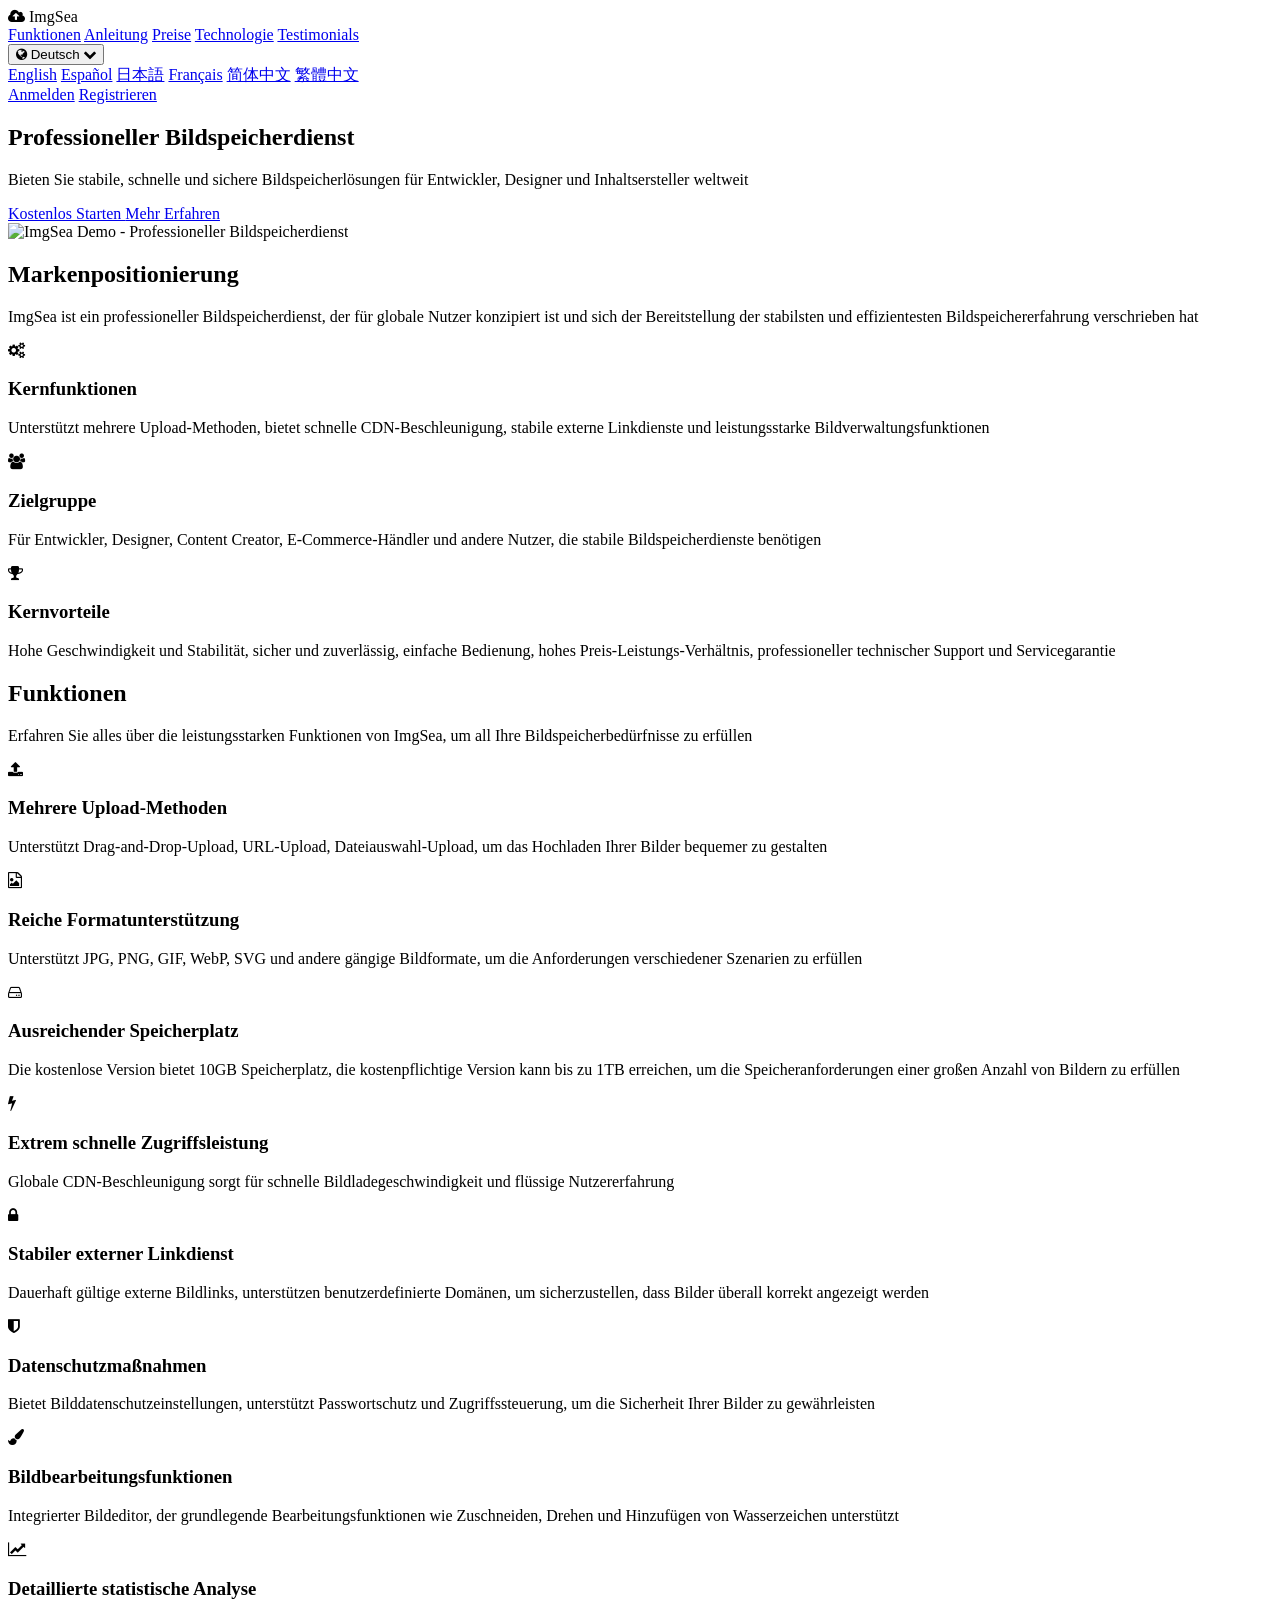
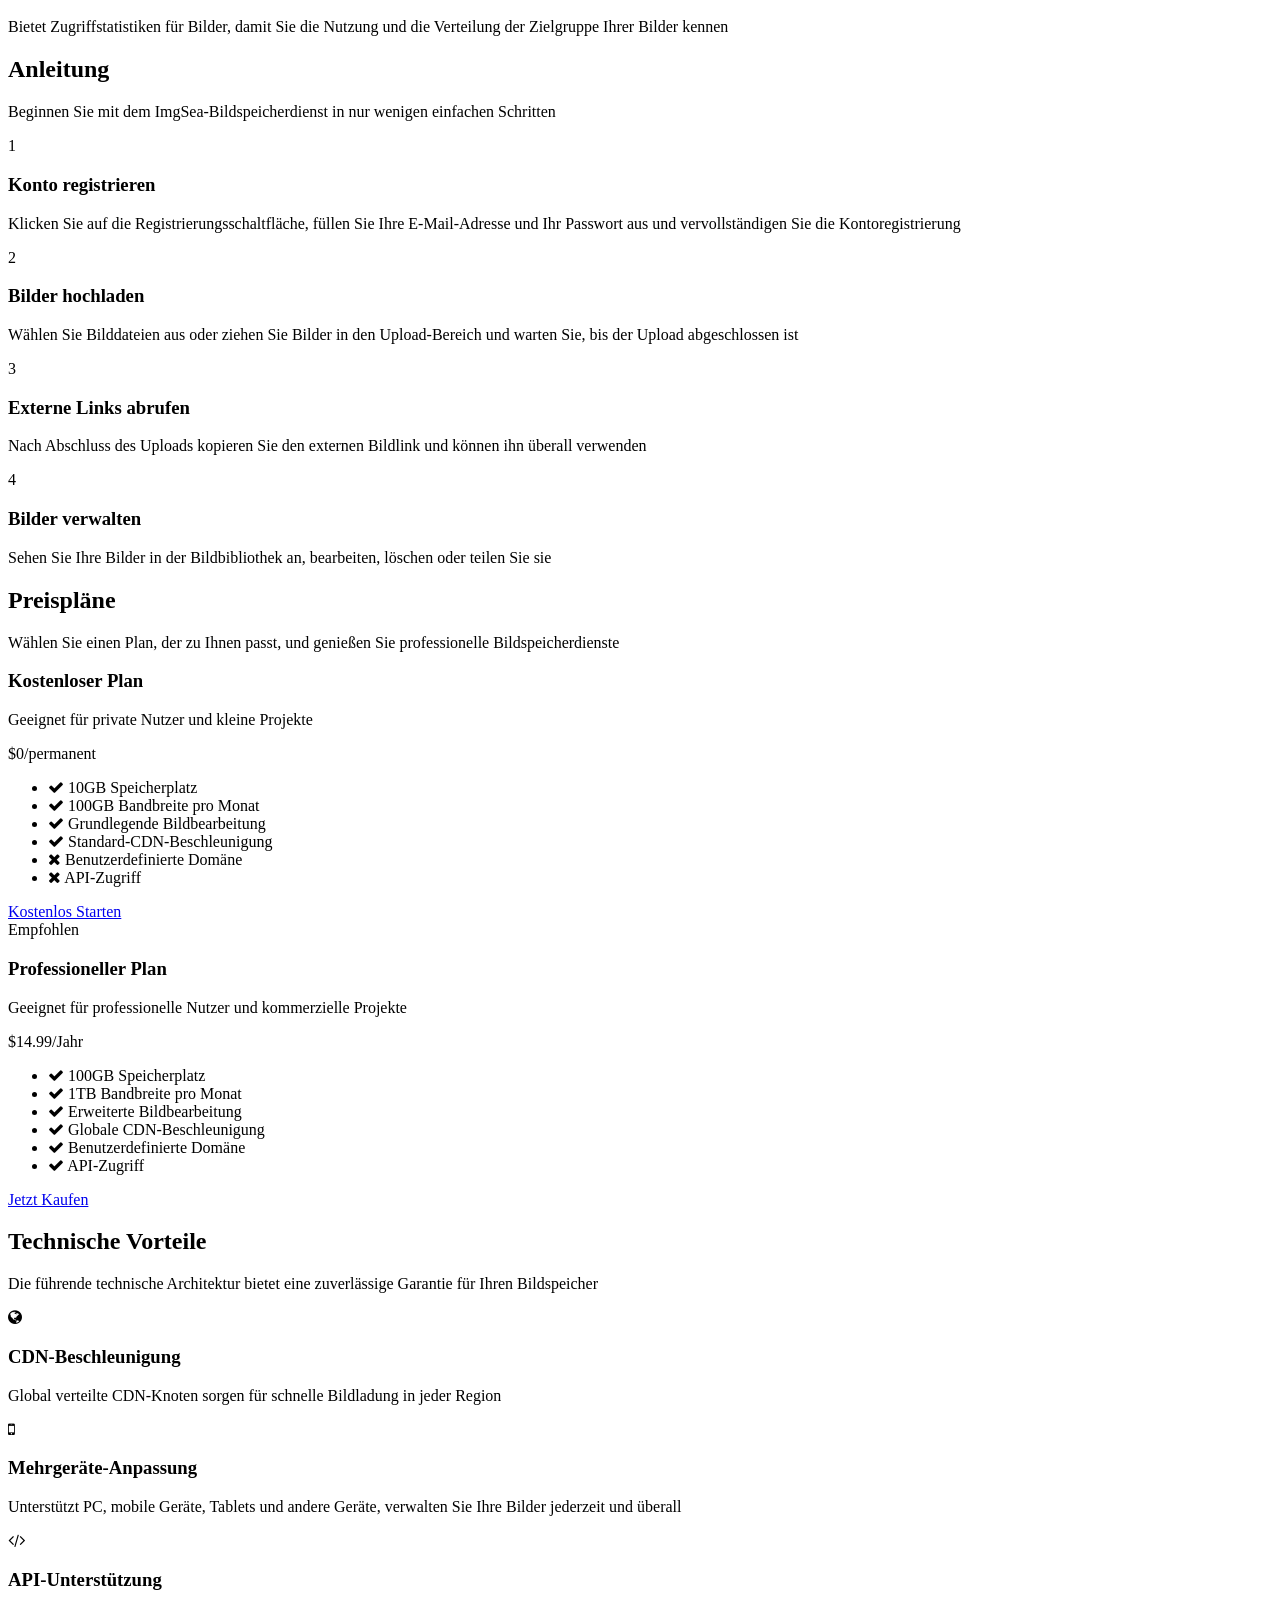
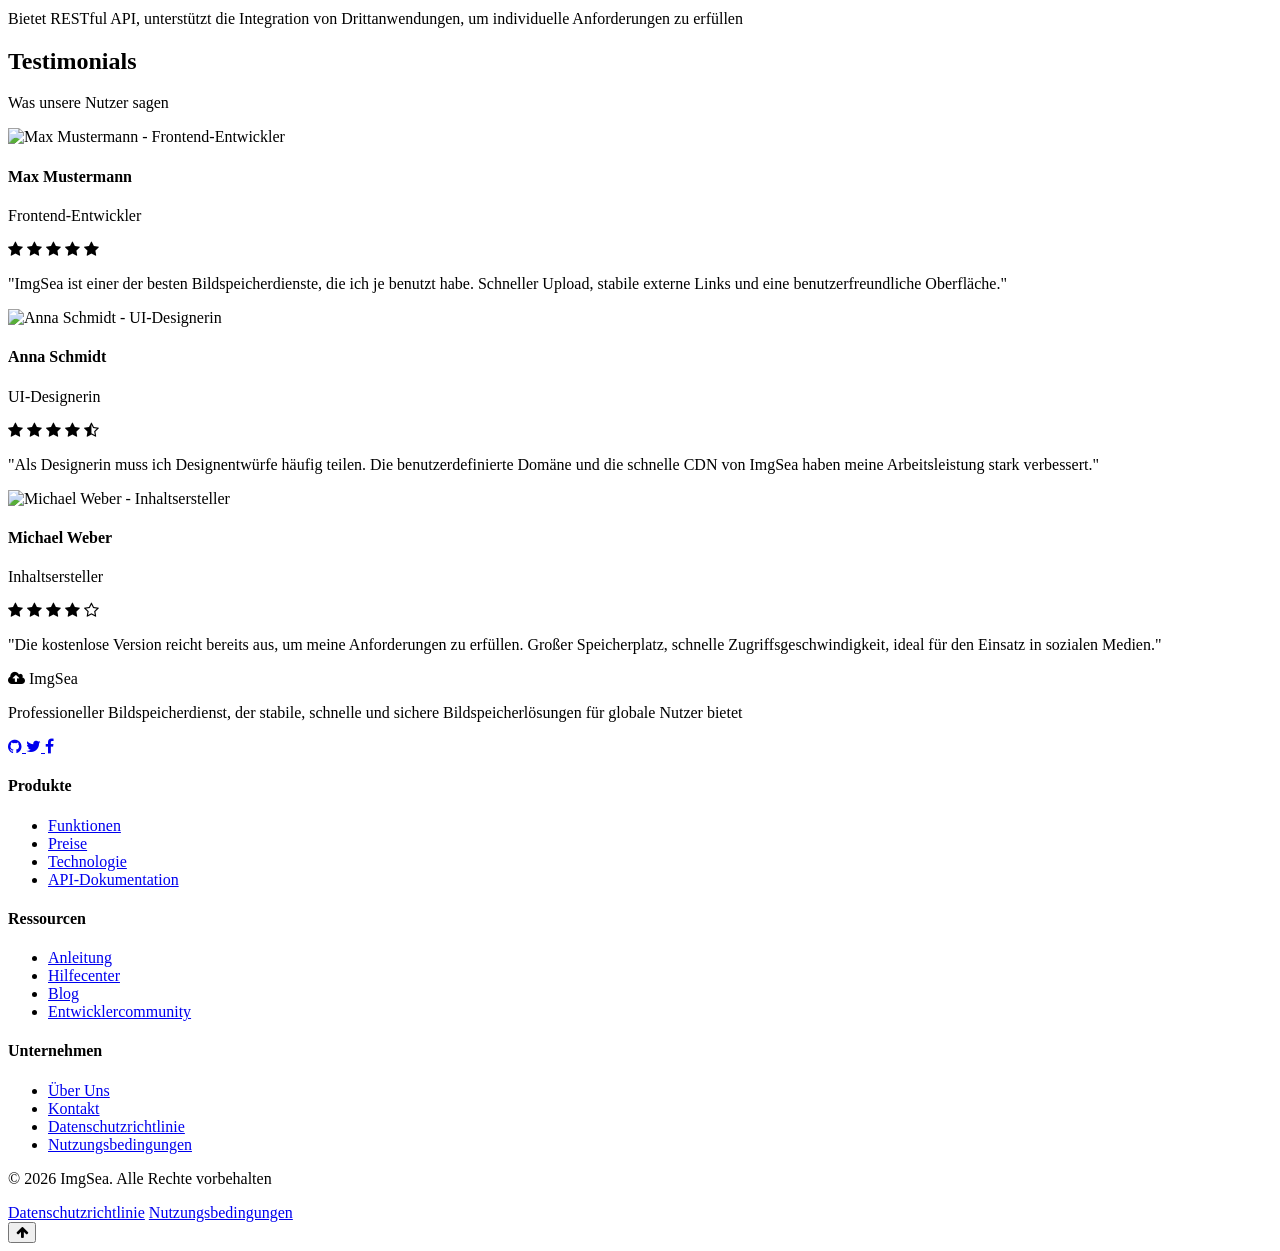
==== de.html @ d96719d2 "Commit" ====
<!DOCTYPE html>
<html lang="de">
<head>
    <meta charset="UTF-8">
    <meta name="viewport" content="width=device-width, initial-scale=1.0">
    <title>ImgSea - Professioneller Bildspeicherdienst | Schnell, Sicher, Unbegrenzter Speicherplatz</title>
    <meta name="description" content="ImgSea ist ein professioneller Bildspeicherdienst, der stabile, schnelle und sichere Bildspeicherlösungen für Entwickler, Designer und Inhaltsersteller weltweit bietet. Genießen Sie unbegrenzten Speicherplatz, schnelle CDN-Zustellung und einfache Integration in Ihre Projekte.">
    <meta name="keywords" content="Bildspeicher, Bildupload, CDN-Beschleunigung, ImgSea, kostenloser Bildspeicher, professioneller Bildspeicher, unbegrenzter Speicherplatz, Bildfreigabe">
    <meta name="author" content="ImgSea">
    <meta name="robots" content="index, follow">
    <meta name="googlebot" content="index, follow">
    <meta name="bingbot" content="index, follow">
    <meta name="yandex" content="index, follow">
    <link rel="icon" type="image/png" href="https://imgsea.com/content/images/system/default/favicon.png" sizes="192x192">
    <!-- Canonical and Hreflang Tags -->
    <link rel="canonical" href="https://imgsea.github.io/de.html">
    <link rel="alternate" hreflang="de" href="https://imgsea.github.io/de.html">
    <link rel="alternate" hreflang="en" href="https://imgsea.github.io/index.html">
    <link rel="alternate" hreflang="zh-CN" href="https://imgsea.github.io/zh-CN.html">
    <link rel="alternate" hreflang="es" href="https://imgsea.github.io/es.html">
    <link rel="alternate" hreflang="ja" href="https://imgsea.github.io/ja.html">
    <link rel="alternate" hreflang="fr" href="https://imgsea.github.io/fr.html">
    <link rel="alternate" hreflang="zh-TW" href="https://imgsea.github.io/zh-TW.html">
    <link rel="alternate" hreflang="x-default" href="https://imgsea.github.io/index.html">
    
    <!-- Open Graph Tags -->
    <meta property="og:title" content="ImgSea - Professioneller Bildspeicherdienst">
    <meta property="og:description" content="Stabile, schnelle und sichere Bildspeicherlösungen mit unbegrenztem Speicherplatz und globaler CDN-Zustellung">
    <meta property="og:type" content="website">
    <meta property="og:url" content="https://imgsea.github.io/de.html">
    <meta property="og:image" content="https://picsum.photos/seed/imgsea/600/400">
    <meta property="og:site_name" content="ImgSea">
    
    <!-- Twitter Card Tags -->
    <meta name="twitter:card" content="summary_large_image">
    <meta name="twitter:title" content="ImgSea - Professioneller Bildspeicherdienst">
    <meta name="twitter:description" content="Stabile, schnelle und sichere Bildspeicherlösungen mit unbegrenztem Speicherplatz und globaler CDN-Zustellung">
    <meta name="twitter:image" content="https://picsum.photos/seed/imgsea/600/400">
    <meta name="twitter:site" content="@ImgSea">
    <meta name="twitter:url" content="https://imgsea.github.io/de.html">
    
    <!-- Structured Data (Schema Markup) -->
    <script type="application/ld+json">
    {
        "@context": "https://schema.org",
        "@type": "WebSite",
        "name": "ImgSea",
        "url": "https://imgsea.github.io/de.html",
        "description": "Professioneller Bildspeicherdienst, der stabile, schnelle und sichere Bildspeicherlösungen mit unbegrenztem Speicherplatz und globaler CDN-Zustellung bietet",
        "potentialAction": {
            "@type": "SearchAction",
            "target": "https://imgsea.github.io/de.html/search?q={search_term_string}",
            "query-input": "required name=search_term_string"
        }
    }
    </script>
    <script>
        (function(){
            var bp = document.createElement('script');
            var curProtocol = window.location.protocol.split(':')[0];
            if (curProtocol === 'https') {
                bp.src = 'https://zz.bdstatic.com/linksubmit/push.js';
            }
            else {
                bp.src = 'http://push.zhanzhang.baidu.com/push.js';
            }
            var s = document.getElementsByTagName("script")[0];
            s.parentNode.insertBefore(bp, s);
        })();
    </script>
    <script charset="UTF-8" id="LA_COLLECT" src="//sdk.51.la/js-sdk-pro.min.js"></script>
    <script>LA.init({id:"KquvReXjjLI3PAbO",ck:"KquvReXjjLI3PAbO"})</script>
    <script src="https://cdn.tailwindcss.com"></script>
    <link href="https://cdn.jsdelivr.net/npm/font-awesome@4.7.0/css/font-awesome.min.css" rel="stylesheet">
    <script>
        tailwind.config = {
            theme: {
                extend: {
                    colors: {
                        primary: '#165DFF',
                        secondary: '#36CFC9',
                        dark: '#1D2129',
                        light: '#F2F3F5'
                    },
                    fontFamily: {
                        inter: ['Inter', 'sans-serif'],
                    },
                }
            }
        }
    </script>
    <style type="text/tailwindcss">
        @layer utilities {
            .content-auto {
                content-visibility: auto;
            }
            .text-shadow {
                text-shadow: 0 2px 4px rgba(0,0,0,0.1);
            }
            .bg-gradient-primary {
                background: linear-gradient(135deg, #165DFF 0%, #0040C9 100%);
            }
        }
    </style>
</head>
<body class="font-inter bg-gray-50 text-dark">
    <!-- Navigation -->
    <nav class="bg-white shadow-sm fixed w-full z-50">
        <div class="container mx-auto px-4 py-3 flex justify-between items-center">
            <div class="flex items-center space-x-2">
                <i class="fa fa-cloud-upload text-primary text-2xl"></i>
                <span class="text-xl font-bold">ImgSea</span>
            </div>
            <div class="hidden md:flex space-x-8">
                <a href="#features" class="text-gray-600 hover:text-primary transition-colors">Funktionen</a>
                <a href="#guide" class="text-gray-600 hover:text-primary transition-colors">Anleitung</a>
                <a href="#pricing" class="text-gray-600 hover:text-primary transition-colors">Preise</a>
                <a href="#tech" class="text-gray-600 hover:text-primary transition-colors">Technologie</a>
                <a href="#testimonials" class="text-gray-600 hover:text-primary transition-colors">Testimonials</a>
            </div>
            <div class="flex items-center space-x-4">
                <div class="relative">
                    <button class="px-4 py-2 bg-gray-100 text-gray-700 rounded-lg hover:bg-gray-200 transition-colors flex items-center space-x-2 md:px-3 md:py-2">
                        <i class="fa fa-globe text-sm"></i>
                        <span class="text-sm">Deutsch</span>
                        <i class="fa fa-chevron-down text-xs transition-transform duration-300"></i>
                    </button>
                    <div class="absolute right-0 mt-2 w-48 bg-white rounded-lg shadow-lg py-2 z-50 opacity-0 invisible transform translate-y-2 transition-all duration-300 ease-in-out">
                        <a href="en.html" class="block px-4 py-2 text-gray-800 hover:bg-gray-100 transition-colors text-sm">English</a>
                        <a href="es.html" class="block px-4 py-2 text-gray-800 hover:bg-gray-100 transition-colors text-sm">Español</a>
                        <a href="ja.html" class="block px-4 py-2 text-gray-800 hover:bg-gray-100 transition-colors text-sm">日本語</a>
                        <a href="fr.html" class="block px-4 py-2 text-gray-800 hover:bg-gray-100 transition-colors text-sm">Français</a>
                        <a href="zh-CN.html" class="block px-4 py-2 text-gray-800 hover:bg-gray-100 transition-colors text-sm">简体中文</a>
                        <a href="zh-TW.html" class="block px-4 py-2 text-gray-800 hover:bg-gray-100 transition-colors text-sm">繁體中文</a>
                    </div>
                </div>
                <a href="https://imgsea.com/login" class="px-4 py-2 text-primary border border-primary rounded-lg hover:bg-primary hover:text-white transition-colors md:px-3 md:py-2">Anmelden</a>
                <a href="https://imgsea.com/signup" class="px-4 py-2 bg-primary text-white rounded-lg hover:bg-primary/90 transition-colors md:px-3 md:py-2">Registrieren</a>
            </div>
        </div>
    </nav>

    <!-- Hauptbereich -->
    <section class="pt-28 pb-20 bg-gradient-primary text-white">
        <div class="container mx-auto px-4">
            <div class="flex flex-col md:flex-row items-center">
                <div class="md:w-1/2 mb-10 md:mb-0">
                    <h1 class="text-4xl md:text-5xl font-bold mb-6 text-shadow">
                        Professioneller Bildspeicherdienst
                    </h1>
                    <p class="text-lg md:text-xl mb-8 opacity-90">
                        Bieten Sie stabile, schnelle und sichere Bildspeicherlösungen für Entwickler, Designer und Inhaltsersteller weltweit
                    </p>
                    <div class="flex flex-wrap gap-4">
                        <a href="https://imgsea.com/signup" class="px-8 py-3 bg-white text-primary font-semibold rounded-lg hover:bg-gray-100 transition-colors">
                            Kostenlos Starten
                        </a>
                        <a href="#features" class="px-8 py-3 bg-transparent border border-white text-white font-semibold rounded-lg hover:bg-white/10 transition-colors">
                            Mehr Erfahren
                        </a>
                    </div>
                </div>
                <div class="md:w-1/2">
                    <div class="bg-white/10 backdrop-blur-sm rounded-2xl p-6">
                        <img src="https://picsum.photos/seed/imgsea/600/400" alt="ImgSea Demo - Professioneller Bildspeicherdienst" class="rounded-xl shadow-lg">
                    </div>
                </div>
            </div>
        </div>
    </section>

    <!-- Markenpositionierung -->
    <section class="py-20 bg-white">
        <div class="container mx-auto px-4">
            <div class="text-center mb-16">
                <h2 class="text-3xl font-bold mb-4">Markenpositionierung</h2>
                <p class="text-gray-600 max-w-3xl mx-auto">
                    ImgSea ist ein professioneller Bildspeicherdienst, der für globale Nutzer konzipiert ist und sich der Bereitstellung der stabilsten und effizientesten Bildspeichererfahrung verschrieben hat
                </p>
            </div>
            
            <div class="grid grid-cols-1 md:grid-cols-3 gap-8">
                <div class="bg-light rounded-xl p-8 hover:shadow-lg transition-shadow">
                    <div class="w-16 h-16 bg-primary/10 rounded-full flex items-center justify-center mb-6">
                        <i class="fa fa-cogs text-primary text-2xl"></i>
                    </div>
                    <h3 class="text-xl font-semibold mb-3">Kernfunktionen</h3>
                    <p class="text-gray-600">
                        Unterstützt mehrere Upload-Methoden, bietet schnelle CDN-Beschleunigung, stabile externe Linkdienste und leistungsstarke Bildverwaltungsfunktionen
                    </p>
                </div>
                
                <div class="bg-light rounded-xl p-8 hover:shadow-lg transition-shadow">
                    <div class="w-16 h-16 bg-primary/10 rounded-full flex items-center justify-center mb-6">
                        <i class="fa fa-users text-primary text-2xl"></i>
                    </div>
                    <h3 class="text-xl font-semibold mb-3">Zielgruppe</h3>
                    <p class="text-gray-600">
                        Für Entwickler, Designer, Content Creator, E-Commerce-Händler und andere Nutzer, die stabile Bildspeicherdienste benötigen
                    </p>
                </div>
                
                <div class="bg-light rounded-xl p-8 hover:shadow-lg transition-shadow">
                    <div class="w-16 h-16 bg-primary/10 rounded-full flex items-center justify-center mb-6">
                        <i class="fa fa-trophy text-primary text-2xl"></i>
                    </div>
                    <h3 class="text-xl font-semibold mb-3">Kernvorteile</h3>
                    <p class="text-gray-600">
                        Hohe Geschwindigkeit und Stabilität, sicher und zuverlässig, einfache Bedienung, hohes Preis-Leistungs-Verhältnis, professioneller technischer Support und Servicegarantie
                    </p>
                </div>
            </div>
        </div>
    </section>

    <!-- Funktionenbereich -->
    <section id="features" class="py-20 bg-gray-50">
        <div class="container mx-auto px-4">
            <div class="text-center mb-16">
                <h2 class="text-3xl font-bold mb-4">Funktionen</h2>
                <p class="text-gray-600 max-w-3xl mx-auto">
                    Erfahren Sie alles über die leistungsstarken Funktionen von ImgSea, um all Ihre Bildspeicherbedürfnisse zu erfüllen
                </p>
            </div>
            
            <div class="grid grid-cols-1 md:grid-cols-2 gap-12">
                <div class="space-y-8">
                    <div class="flex items-start">
                        <div class="w-12 h-12 bg-primary/10 rounded-full flex items-center justify-center mr-6">
                            <i class="fa fa-upload text-primary text-xl"></i>
                        </div>
                        <div>
                            <h3 class="text-xl font-semibold mb-2">Mehrere Upload-Methoden</h3>
                            <p class="text-gray-600">
                                Unterstützt Drag-and-Drop-Upload, URL-Upload, Dateiauswahl-Upload, um das Hochladen Ihrer Bilder bequemer zu gestalten
                            </p>
                        </div>
                    </div>
                    
                    <div class="flex items-start">
                        <div class="w-12 h-12 bg-primary/10 rounded-full flex items-center justify-center mr-6">
                            <i class="fa fa-file-image-o text-primary text-xl"></i>
                        </div>
                        <div>
                            <h3 class="text-xl font-semibold mb-2">Reiche Formatunterstützung</h3>
                            <p class="text-gray-600">
                                Unterstützt JPG, PNG, GIF, WebP, SVG und andere gängige Bildformate, um die Anforderungen verschiedener Szenarien zu erfüllen
                            </p>
                        </div>
                    </div>
                    
                    <div class="flex items-start">
                        <div class="w-12 h-12 bg-primary/10 rounded-full flex items-center justify-center mr-6">
                            <i class="fa fa-hdd-o text-primary text-xl"></i>
                        </div>
                        <div>
                            <h3 class="text-xl font-semibold mb-2">Ausreichender Speicherplatz</h3>
                            <p class="text-gray-600">
                                Die kostenlose Version bietet 10GB Speicherplatz, die kostenpflichtige Version kann bis zu 1TB erreichen, um die Speicheranforderungen einer großen Anzahl von Bildern zu erfüllen
                            </p>
                        </div>
                    </div>
                    
                    <div class="flex items-start">
                        <div class="w-12 h-12 bg-primary/10 rounded-full flex items-center justify-center mr-6">
                            <i class="fa fa-bolt text-primary text-xl"></i>
                        </div>
                        <div>
                            <h3 class="text-xl font-semibold mb-2">Extrem schnelle Zugriffsleistung</h3>
                            <p class="text-gray-600">
                                Globale CDN-Beschleunigung sorgt für schnelle Bildladegeschwindigkeit und flüssige Nutzererfahrung
                            </p>
                        </div>
                    </div>
                </div>
                
                <div class="space-y-8">
                    <div class="flex items-start">
                        <div class="w-12 h-12 bg-primary/10 rounded-full flex items-center justify-center mr-6">
                            <i class="fa fa-lock text-primary text-xl"></i>
                        </div>
                        <div>
                            <h3 class="text-xl font-semibold mb-2">Stabiler externer Linkdienst</h3>
                            <p class="text-gray-600">
                                Dauerhaft gültige externe Bildlinks, unterstützen benutzerdefinierte Domänen, um sicherzustellen, dass Bilder überall korrekt angezeigt werden
                            </p>
                        </div>
                    </div>
                    
                    <div class="flex items-start">
                        <div class="w-12 h-12 bg-primary/10 rounded-full flex items-center justify-center mr-6">
                            <i class="fa fa-shield text-primary text-xl"></i>
                        </div>
                        <div>
                            <h3 class="text-xl font-semibold mb-2">Datenschutzmaßnahmen</h3>
                            <p class="text-gray-600">
                                Bietet Bilddatenschutzeinstellungen, unterstützt Passwortschutz und Zugriffssteuerung, um die Sicherheit Ihrer Bilder zu gewährleisten
                            </p>
                        </div>
                    </div>
                    
                    <div class="flex items-start">
                        <div class="w-12 h-12 bg-primary/10 rounded-full flex items-center justify-center mr-6">
                            <i class="fa fa-paint-brush text-primary text-xl"></i>
                        </div>
                        <div>
                            <h3 class="text-xl font-semibold mb-2">Bildbearbeitungsfunktionen</h3>
                            <p class="text-gray-600">
                                Integrierter Bildeditor, der grundlegende Bearbeitungsfunktionen wie Zuschneiden, Drehen und Hinzufügen von Wasserzeichen unterstützt
                            </p>
                        </div>
                    </div>
                    
                    <div class="flex items-start">
                        <div class="w-12 h-12 bg-primary/10 rounded-full flex items-center justify-center mr-6">
                            <i class="fa fa-line-chart text-primary text-xl"></i>
                        </div>
                        <div>
                            <h3 class="text-xl font-semibold mb-2">Detaillierte statistische Analyse</h3>
                            <p class="text-gray-600">
                                Bietet Zugriffstatistiken für Bilder, damit Sie die Nutzung und die Verteilung der Zielgruppe Ihrer Bilder kennen
                            </p>
                        </div>
                    </div>
                </div>
            </div>
        </div>
    </section>

    <!-- Anleitung -->
    <section id="guide" class="py-20 bg-white">
        <div class="container mx-auto px-4">
            <div class="text-center mb-16">
                <h2 class="text-3xl font-bold mb-4">Anleitung</h2>
                <p class="text-gray-600 max-w-3xl mx-auto">
                    Beginnen Sie mit dem ImgSea-Bildspeicherdienst in nur wenigen einfachen Schritten
                </p>
            </div>
            
            <div class="grid grid-cols-1 md:grid-cols-4 gap-8">
                <div class="bg-light rounded-xl p-8 hover:shadow-lg transition-shadow">
                    <div class="w-16 h-16 bg-primary/10 rounded-full flex items-center justify-center mb-6">
                        <span class="text-primary text-2xl font-bold">1</span>
                    </div>
                    <h3 class="text-xl font-semibold mb-3">Konto registrieren</h3>
                    <p class="text-gray-600">
                        Klicken Sie auf die Registrierungsschaltfläche, füllen Sie Ihre E-Mail-Adresse und Ihr Passwort aus und vervollständigen Sie die Kontoregistrierung
                    </p>
                </div>
                
                <div class="bg-light rounded-xl p-8 hover:shadow-lg transition-shadow">
                    <div class="w-16 h-16 bg-primary/10 rounded-full flex items-center justify-center mb-6">
                        <span class="text-primary text-2xl font-bold">2</span>
                    </div>
                    <h3 class="text-xl font-semibold mb-3">Bilder hochladen</h3>
                    <p class="text-gray-600">
                        Wählen Sie Bilddateien aus oder ziehen Sie Bilder in den Upload-Bereich und warten Sie, bis der Upload abgeschlossen ist
                    </p>
                </div>
                
                <div class="bg-light rounded-xl p-8 hover:shadow-lg transition-shadow">
                    <div class="w-16 h-16 bg-primary/10 rounded-full flex items-center justify-center mb-6">
                        <span class="text-primary text-2xl font-bold">3</span>
                    </div>
                    <h3 class="text-xl font-semibold mb-3">Externe Links abrufen</h3>
                    <p class="text-gray-600">
                        Nach Abschluss des Uploads kopieren Sie den externen Bildlink und können ihn überall verwenden
                    </p>
                </div>
                
                <div class="bg-light rounded-xl p-8 hover:shadow-lg transition-shadow">
                    <div class="w-16 h-16 bg-primary/10 rounded-full flex items-center justify-center mb-6">
                        <span class="text-primary text-2xl font-bold">4</span>
                    </div>
                    <h3 class="text-xl font-semibold mb-3">Bilder verwalten</h3>
                    <p class="text-gray-600">
                        Sehen Sie Ihre Bilder in der Bildbibliothek an, bearbeiten, löschen oder teilen Sie sie
                    </p>
                </div>
            </div>
        </div>
    </section>

    <!-- Preisbereich -->
    <section id="pricing" class="py-20 bg-gray-50">
        <div class="container mx-auto px-4">
            <div class="text-center mb-16">
                <h2 class="text-3xl font-bold mb-4">Preispläne</h2>
                <p class="text-gray-600 max-w-3xl mx-auto">
                    Wählen Sie einen Plan, der zu Ihnen passt, und genießen Sie professionelle Bildspeicherdienste
                </p>
            </div>
            
            <div class="grid grid-cols-1 md:grid-cols-2 gap-8">
                <div class="bg-white rounded-2xl shadow-lg overflow-hidden">
                    <div class="p-8">
                        <h3 class="text-2xl font-bold mb-2">Kostenloser Plan</h3>
                        <p class="text-gray-600 mb-6">Geeignet für private Nutzer und kleine Projekte</p>
                        <div class="text-4xl font-bold mb-6">$0<span class="text-lg font-normal text-gray-500">/permanent</span></div>
                        <ul class="space-y-4 mb-8">
                            <li class="flex items-start">
                                <i class="fa fa-check text-green-500 mt-1 mr-3"></i>
                                <span>10GB Speicherplatz</span>
                            </li>
                            <li class="flex items-start">
                                <i class="fa fa-check text-green-500 mt-1 mr-3"></i>
                                <span>100GB Bandbreite pro Monat</span>
                            </li>
                            <li class="flex items-start">
                                <i class="fa fa-check text-green-500 mt-1 mr-3"></i>
                                <span>Grundlegende Bildbearbeitung</span>
                            </li>
                            <li class="flex items-start">
                                <i class="fa fa-check text-green-500 mt-1 mr-3"></i>
                                <span>Standard-CDN-Beschleunigung</span>
                            </li>
                            <li class="flex items-start">
                                <i class="fa fa-times text-red-500 mt-1 mr-3"></i>
                                <span>Benutzerdefinierte Domäne</span>
                            </li>
                            <li class="flex items-start">
                                <i class="fa fa-times text-red-500 mt-1 mr-3"></i>
                                <span>API-Zugriff</span>
                            </li>
                        </ul>
                        <a href="#" class="block w-full py-3 text-center text-primary border border-primary rounded-lg hover:bg-primary hover:text-white transition-colors">
                            Kostenlos Starten
                        </a>
                    </div>
                </div>
                
                <div class="bg-white rounded-2xl shadow-lg overflow-hidden border-2 border-primary">
                    <div class="bg-primary text-white p-4">
                        <span class="text-sm font-semibold">Empfohlen</span>
                    </div>
                    <div class="p-8">
                        <h3 class="text-2xl font-bold mb-2">Professioneller Plan</h3>
                        <p class="text-gray-600 mb-6">Geeignet für professionelle Nutzer und kommerzielle Projekte</p>
                        <div class="text-4xl font-bold mb-6">$14.99<span class="text-lg font-normal text-gray-500">/Jahr</span></div>
                        <ul class="space-y-4 mb-8">
                            <li class="flex items-start">
                                <i class="fa fa-check text-green-500 mt-1 mr-3"></i>
                                <span>100GB Speicherplatz</span>
                            </li>
                            <li class="flex items-start">
                                <i class="fa fa-check text-green-500 mt-1 mr-3"></i>
                                <span>1TB Bandbreite pro Monat</span>
                            </li>
                            <li class="flex items-start">
                                <i class="fa fa-check text-green-500 mt-1 mr-3"></i>
                                <span>Erweiterte Bildbearbeitung</span>
                            </li>
                            <li class="flex items-start">
                                <i class="fa fa-check text-green-500 mt-1 mr-3"></i>
                                <span>Globale CDN-Beschleunigung</span>
                            </li>
                            <li class="flex items-start">
                                <i class="fa fa-check text-green-500 mt-1 mr-3"></i>
                                <span>Benutzerdefinierte Domäne</span>
                            </li>
                            <li class="flex items-start">
                                <i class="fa fa-check text-green-500 mt-1 mr-3"></i>
                                <span>API-Zugriff</span>
                            </li>
                        </ul>
                        <a href="#" class="block w-full py-3 text-center bg-primary text-white rounded-lg hover:bg-primary/90 transition-colors">
                            Jetzt Kaufen
                        </a>
                    </div>
                </div>
            </div>
        </div>
    </section>

    <!-- Technische Vorteile -->
    <section id="tech" class="py-20 bg-white">
        <div class="container mx-auto px-4">
            <div class="text-center mb-16">
                <h2 class="text-3xl font-bold mb-4">Technische Vorteile</h2>
                <p class="text-gray-600 max-w-3xl mx-auto">
                    Die führende technische Architektur bietet eine zuverlässige Garantie für Ihren Bildspeicher
                </p>
            </div>
            
            <div class="grid grid-cols-1 md:grid-cols-3 gap-8">
                <div class="bg-light rounded-xl p-8 hover:shadow-lg transition-shadow">
                    <div class="w-16 h-16 bg-primary/10 rounded-full flex items-center justify-center mb-6">
                        <i class="fa fa-globe text-primary text-2xl"></i>
                    </div>
                    <h3 class="text-xl font-semibold mb-3">CDN-Beschleunigung</h3>
                    <p class="text-gray-600">
                        Global verteilte CDN-Knoten sorgen für schnelle Bildladung in jeder Region
                    </p>
                </div>
                
                <div class="bg-light rounded-xl p-8 hover:shadow-lg transition-shadow">
                    <div class="w-16 h-16 bg-primary/10 rounded-full flex items-center justify-center mb-6">
                        <i class="fa fa-mobile text-primary text-2xl"></i>
                    </div>
                    <h3 class="text-xl font-semibold mb-3">Mehrgeräte-Anpassung</h3>
                    <p class="text-gray-600">
                        Unterstützt PC, mobile Geräte, Tablets und andere Geräte, verwalten Sie Ihre Bilder jederzeit und überall
                    </p>
                </div>
                
                <div class="bg-light rounded-xl p-8 hover:shadow-lg transition-shadow">
                    <div class="w-16 h-16 bg-primary/10 rounded-full flex items-center justify-center mb-6">
                        <i class="fa fa-code text-primary text-2xl"></i>
                    </div>
                    <h3 class="text-xl font-semibold mb-3">API-Unterstützung</h3>
                    <p class="text-gray-600">
                        Bietet RESTful API, unterstützt die Integration von Drittanwendungen, um individuelle Anforderungen zu erfüllen
                    </p>
                </div>
            </div>
        </div>
    </section>

    <!-- Testimonials -->
    <section id="testimonials" class="py-20 bg-gray-50">
        <div class="container mx-auto px-4">
            <div class="text-center mb-16">
                <h2 class="text-3xl font-bold mb-4">Testimonials</h2>
                <p class="text-gray-600 max-w-3xl mx-auto">
                    Was unsere Nutzer sagen
                </p>
            </div>
            
            <div class="grid grid-cols-1 md:grid-cols-3 gap-8">
                <div class="bg-white rounded-xl shadow-lg p-8">
                    <div class="flex items-center mb-6">
                        <img src="https://picsum.photos/seed/user1/100/100" alt="Max Mustermann - Frontend-Entwickler" class="w-16 h-16 rounded-full mr-4">
                        <div>
                            <h4 class="font-semibold">Max Mustermann</h4>
                            <p class="text-gray-500 text-sm">Frontend-Entwickler</p>
                        </div>
                    </div>
                    <div class="text-yellow-400 mb-4">
                        <i class="fa fa-star"></i>
                        <i class="fa fa-star"></i>
                        <i class="fa fa-star"></i>
                        <i class="fa fa-star"></i>
                        <i class="fa fa-star"></i>
                    </div>
                    <p class="text-gray-600">
                        "ImgSea ist einer der besten Bildspeicherdienste, die ich je benutzt habe. Schneller Upload, stabile externe Links und eine benutzerfreundliche Oberfläche."
                    </p>
                </div>
                
                <div class="bg-white rounded-xl shadow-lg p-8">
                    <div class="flex items-center mb-6">
                        <img src="https://picsum.photos/seed/user2/100/100" alt="Anna Schmidt - UI-Designerin" class="w-16 h-16 rounded-full mr-4">
                        <div>
                            <h4 class="font-semibold">Anna Schmidt</h4>
                            <p class="text-gray-500 text-sm">UI-Designerin</p>
                        </div>
                    </div>
                    <div class="text-yellow-400 mb-4">
                        <i class="fa fa-star"></i>
                        <i class="fa fa-star"></i>
                        <i class="fa fa-star"></i>
                        <i class="fa fa-star"></i>
                        <i class="fa fa-star-half-o"></i>
                    </div>
                    <p class="text-gray-600">
                        "Als Designerin muss ich Designentwürfe häufig teilen. Die benutzerdefinierte Domäne und die schnelle CDN von ImgSea haben meine Arbeitsleistung stark verbessert."
                    </p>
                </div>
                
                <div class="bg-white rounded-xl shadow-lg p-8">
                    <div class="flex items-center mb-6">
                        <img src="https://picsum.photos/seed/user3/100/100" alt="Michael Weber - Inhaltsersteller" class="w-16 h-16 rounded-full mr-4">
                        <div>
                            <h4 class="font-semibold">Michael Weber</h4>
                            <p class="text-gray-500 text-sm">Inhaltsersteller</p>
                        </div>
                    </div>
                    <div class="text-yellow-400 mb-4">
                        <i class="fa fa-star"></i>
                        <i class="fa fa-star"></i>
                        <i class="fa fa-star"></i>
                        <i class="fa fa-star"></i>
                        <i class="fa fa-star-o"></i>
                    </div>
                    <p class="text-gray-600">
                        "Die kostenlose Version reicht bereits aus, um meine Anforderungen zu erfüllen. Großer Speicherplatz, schnelle Zugriffsgeschwindigkeit, ideal für den Einsatz in sozialen Medien."
                    </p>
                </div>
            </div>
        </div>
    </section>

    <!-- Fußzeile -->
    <footer class="bg-dark text-white py-12">
        <div class="container mx-auto px-4">
            <div class="grid grid-cols-1 md:grid-cols-4 gap-8">
                <div>
                    <div class="flex items-center space-x-2 mb-6">
                        <i class="fa fa-cloud-upload text-primary text-2xl"></i>
                        <span class="text-xl font-bold">ImgSea</span>
                    </div>
                    <p class="text-gray-400 mb-6">
                        Professioneller Bildspeicherdienst, der stabile, schnelle und sichere Bildspeicherlösungen für globale Nutzer bietet
                    </p>
                    <div class="flex space-x-4">
                        <a href="#" class="text-gray-400 hover:text-white transition-colors" aria-label="GitHub">
                            <i class="fa fa-github text-xl"></i>
                        </a>
                        <a href="#" class="text-gray-400 hover:text-white transition-colors" aria-label="Twitter">
                            <i class="fa fa-twitter text-xl"></i>
                        </a>
                        <a href="#" class="text-gray-400 hover:text-white transition-colors" aria-label="Facebook">
                            <i class="fa fa-facebook text-xl"></i>
                        </a>
                    </div>
                </div>
                
                <div>
                    <h4 class="text-lg font-semibold mb-6">Produkte</h4>
                    <ul class="space-y-3">
                        <li><a href="#features" class="text-gray-400 hover:text-white transition-colors">Funktionen</a></li>
                        <li><a href="#pricing" class="text-gray-400 hover:text-white transition-colors">Preise</a></li>
                        <li><a href="#tech" class="text-gray-400 hover:text-white transition-colors">Technologie</a></li>
                        <li><a href="#" class="text-gray-400 hover:text-white transition-colors">API-Dokumentation</a></li>
                    </ul>
                </div>
                
                <div>
                    <h4 class="text-lg font-semibold mb-6">Ressourcen</h4>
                    <ul class="space-y-3">
                        <li><a href="#guide" class="text-gray-400 hover:text-white transition-colors">Anleitung</a></li>
                        <li><a href="#" class="text-gray-400 hover:text-white transition-colors">Hilfecenter</a></li>
                        <li><a href="#" class="text-gray-400 hover:text-white transition-colors">Blog</a></li>
                        <li><a href="#" class="text-gray-400 hover:text-white transition-colors">Entwicklercommunity</a></li>
                    </ul>
                </div>
                
                <div>
                    <h4 class="text-lg font-semibold mb-6">Unternehmen</h4>
                    <ul class="space-y-3">
                        <li><a href="#" class="text-gray-400 hover:text-white transition-colors">Über Uns</a></li>
                        <li><a href="#" class="text-gray-400 hover:text-white transition-colors">Kontakt</a></li>
                        <li><a href="#" class="text-gray-400 hover:text-white transition-colors">Datenschutzrichtlinie</a></li>
                        <li><a href="#" class="text-gray-400 hover:text-white transition-colors">Nutzungsbedingungen</a></li>
                    </ul>
                </div>
            </div>
            
            <div class="border-t border-gray-700 mt-12 pt-8 flex flex-col md:flex-row justify-between items-center">
                <p class="text-gray-400 text-sm">
                    © 2026 ImgSea. Alle Rechte vorbehalten
                </p>
                <div class="mt-4 md:mt-0">
                    <a href="#" class="text-gray-400 hover:text-white transition-colors text-sm mr-6">Datenschutzrichtlinie</a>
                    <a href="#" class="text-gray-400 hover:text-white transition-colors text-sm">Nutzungsbedingungen</a>
                </div>
            </div>
            
            <!-- Sprachumschalter -->
        </div>
    </footer>

    <!-- Zurück nach Oben Button -->
    <button id="backToTop" class="fixed bottom-8 right-8 bg-primary text-white w-12 h-12 rounded-full flex items-center justify-center shadow-lg opacity-0 invisible transition-all duration-300" aria-label="Zurück nach oben">
        <i class="fa fa-arrow-up"></i>
    </button>

    <script>
        // Zurück nach Oben Button
        const backToTopButton = document.getElementById('backToTop');
        
        window.addEventListener('scroll', () => {
            if (window.scrollY > 300) {
                backToTopButton.classList.remove('opacity-0', 'invisible');
                backToTopButton.classList.add('opacity-100', 'visible');
            } else {
                backToTopButton.classList.remove('opacity-100', 'visible');
                backToTopButton.classList.add('opacity-0', 'invisible');
            }
        });
        
        backToTopButton.addEventListener('click', () => {
            window.scrollTo({
                top: 0,
                behavior: 'smooth'
            });
        });
        
        // Sanftes Scrollen
        document.querySelectorAll('a[href^="#"]').forEach(anchor => {
            anchor.addEventListener('click', function (e) {
                e.preventDefault();
                
                const targetId = this.getAttribute('href');
                if (targetId === '#') return;
                
                const targetElement = document.querySelector(targetId);
                if (targetElement) {
                    targetElement.scrollIntoView({
                        behavior: 'smooth'
                    });
                }
            });
        });
        
        // Language Dropdown
        const languageButton = document.querySelector('.relative button');
        const languageDropdown = document.querySelector('.relative div[class*="opacity-0"]');
        
        if (languageButton && languageDropdown) {
            languageButton.addEventListener('click', () => {
                const isOpen = !languageDropdown.classList.contains('opacity-0');
                
                if (isOpen) {
                    languageDropdown.classList.add('opacity-0', 'invisible');
                    languageDropdown.classList.remove('opacity-100', 'visible', 'translate-y-0');
                    languageButton.querySelector('.fa-chevron-down').classList.remove('rotate-180');
                } else {
                    languageDropdown.classList.remove('opacity-0', 'invisible');
                    languageDropdown.classList.add('opacity-100', 'visible', 'translate-y-0');
                    languageButton.querySelector('.fa-chevron-down').classList.add('rotate-180');
                }
            });
            
            // Close dropdown when clicking outside
            document.addEventListener('click', (e) => {
                if (!languageButton.contains(e.target) && !languageDropdown.contains(e.target)) {
                    languageDropdown.classList.add('opacity-0', 'invisible');
                    languageDropdown.classList.remove('opacity-100', 'visible', 'translate-y-0');
                    languageButton.querySelector('.fa-chevron-down').classList.remove('rotate-180');
                }
            });
        }
    </script>
</body>
</html>
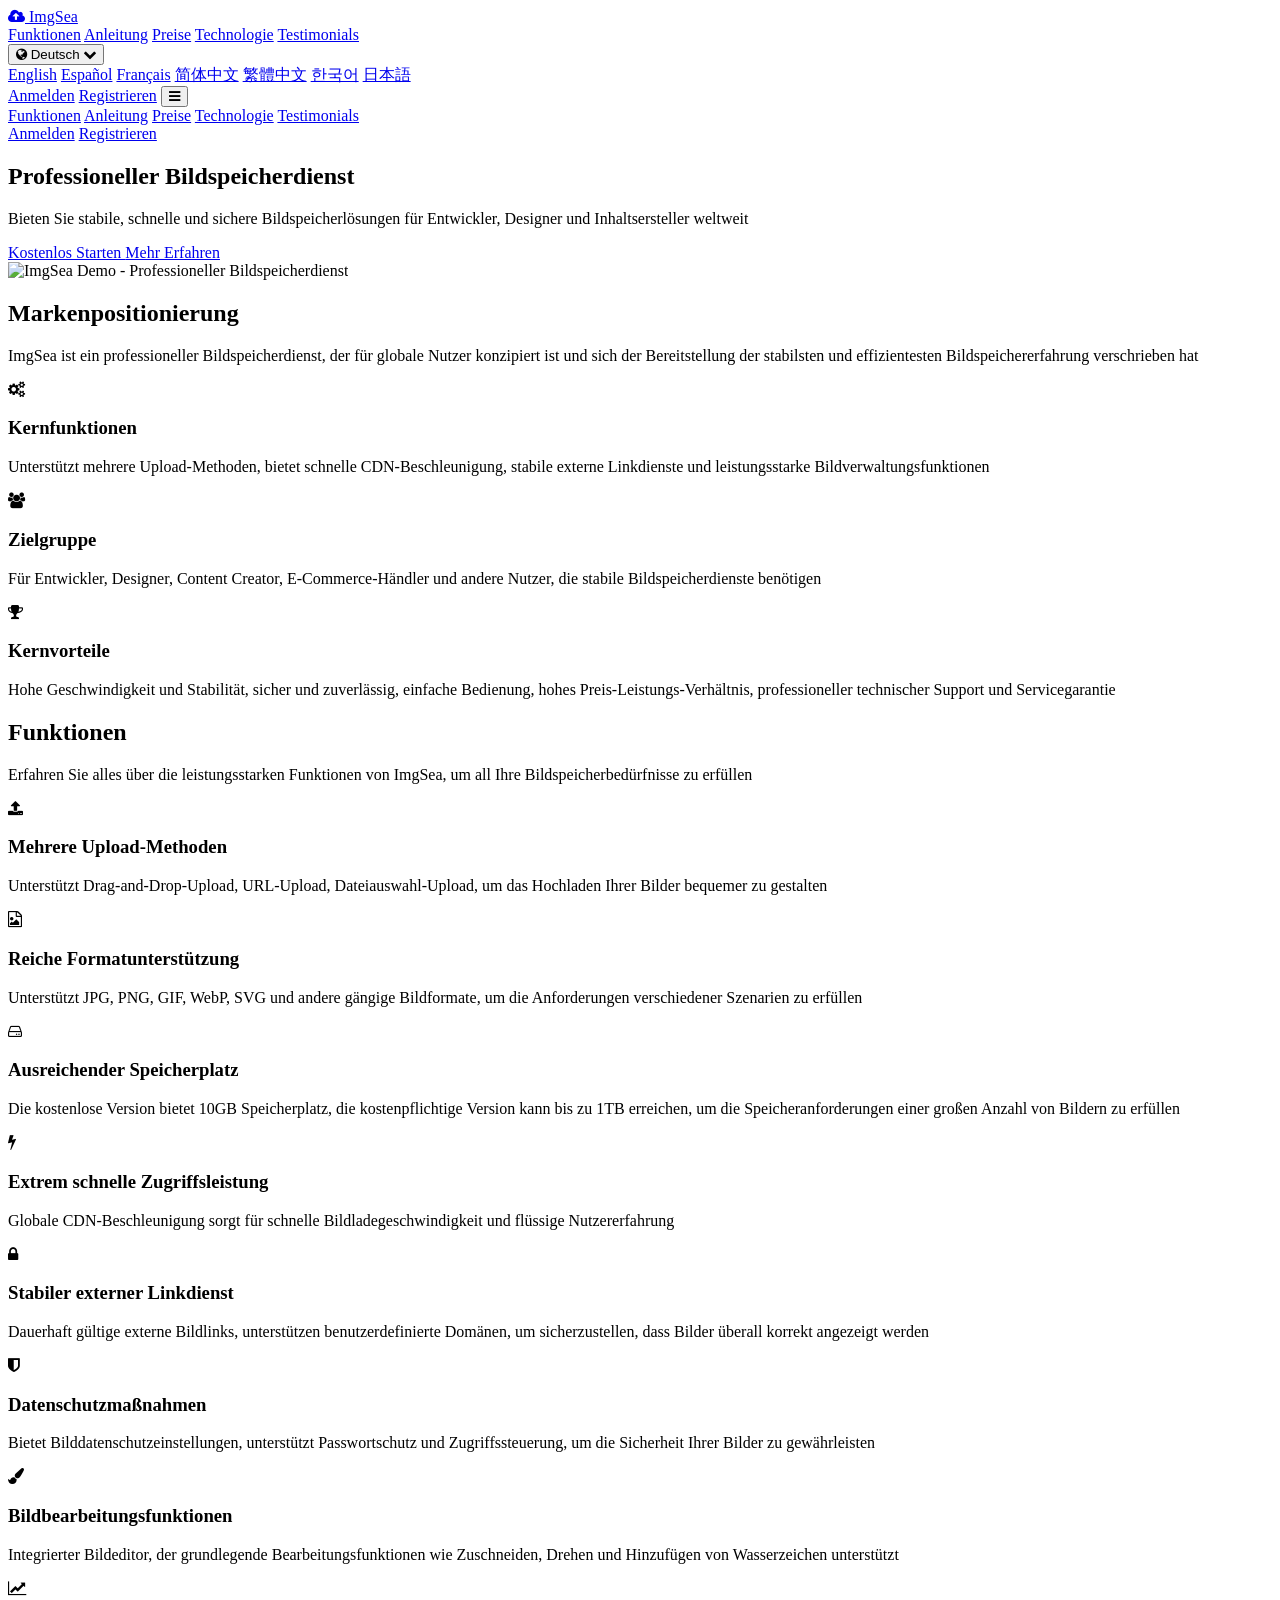
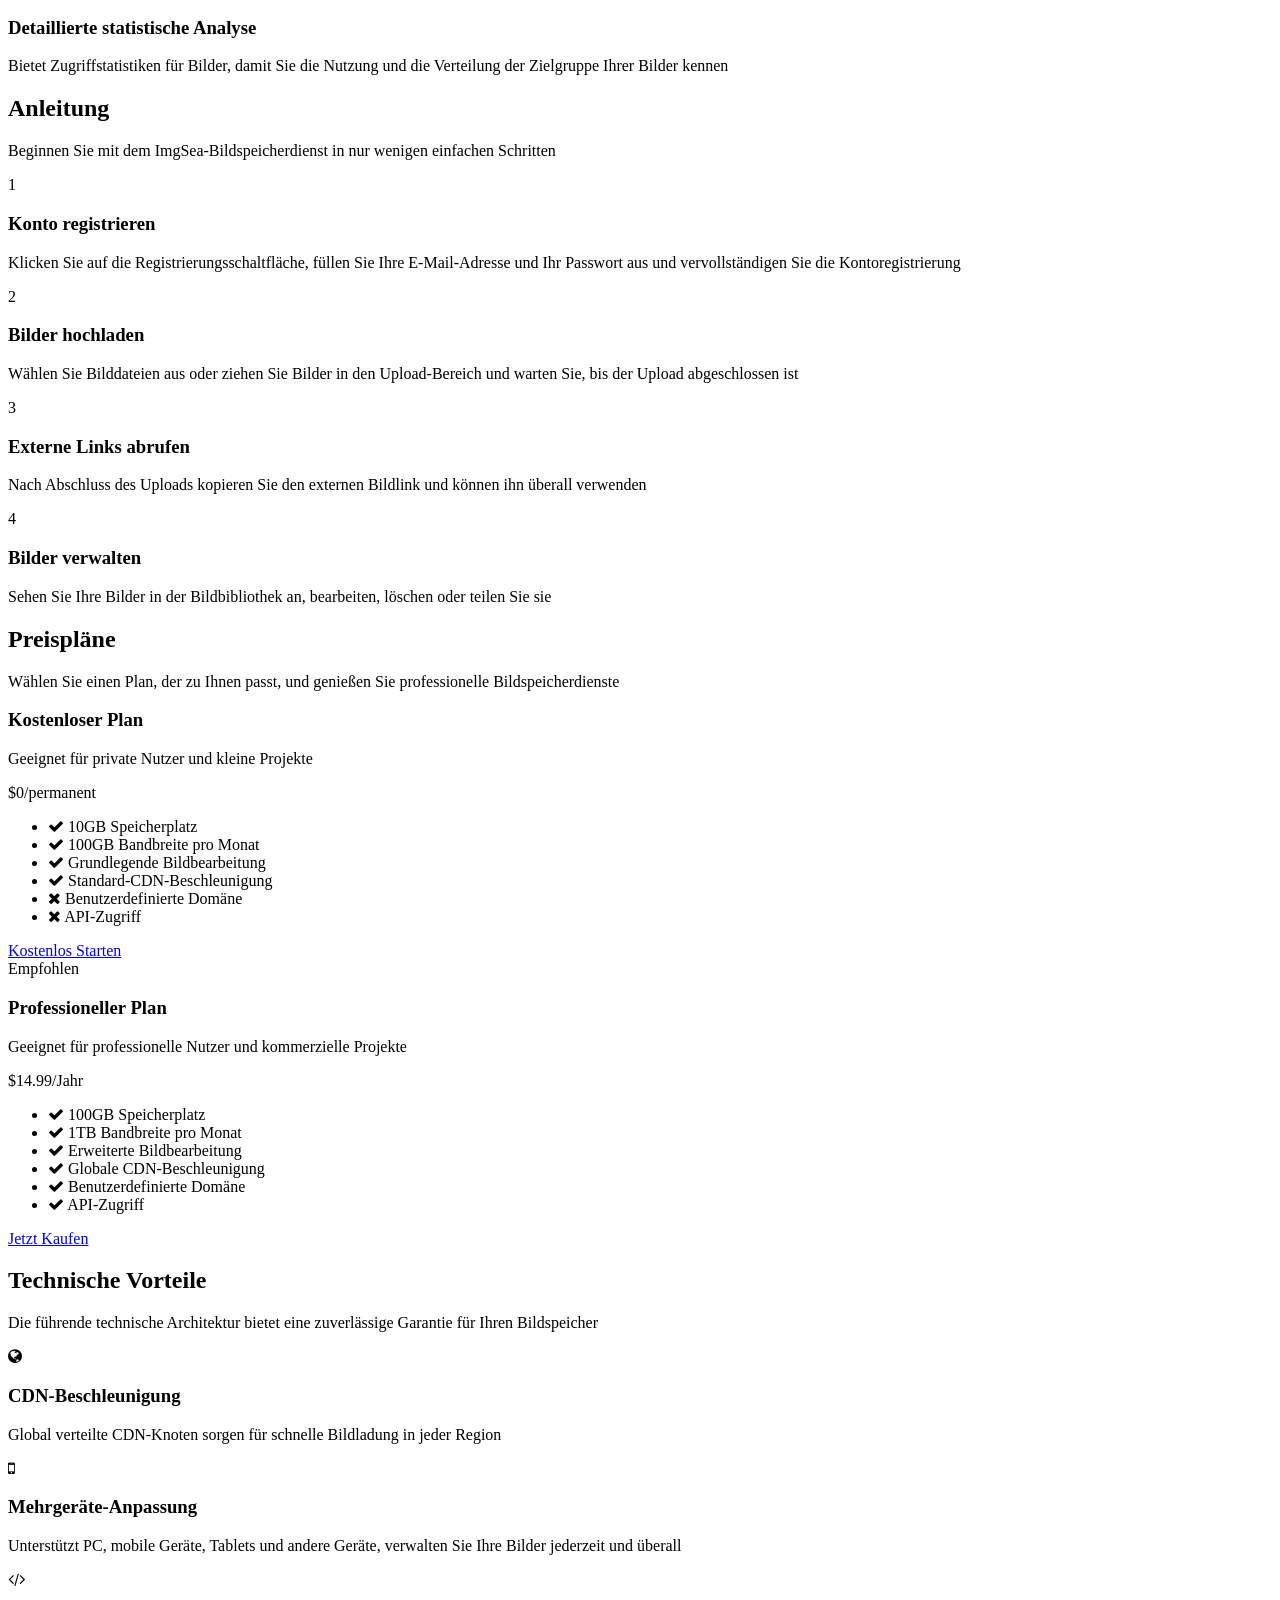
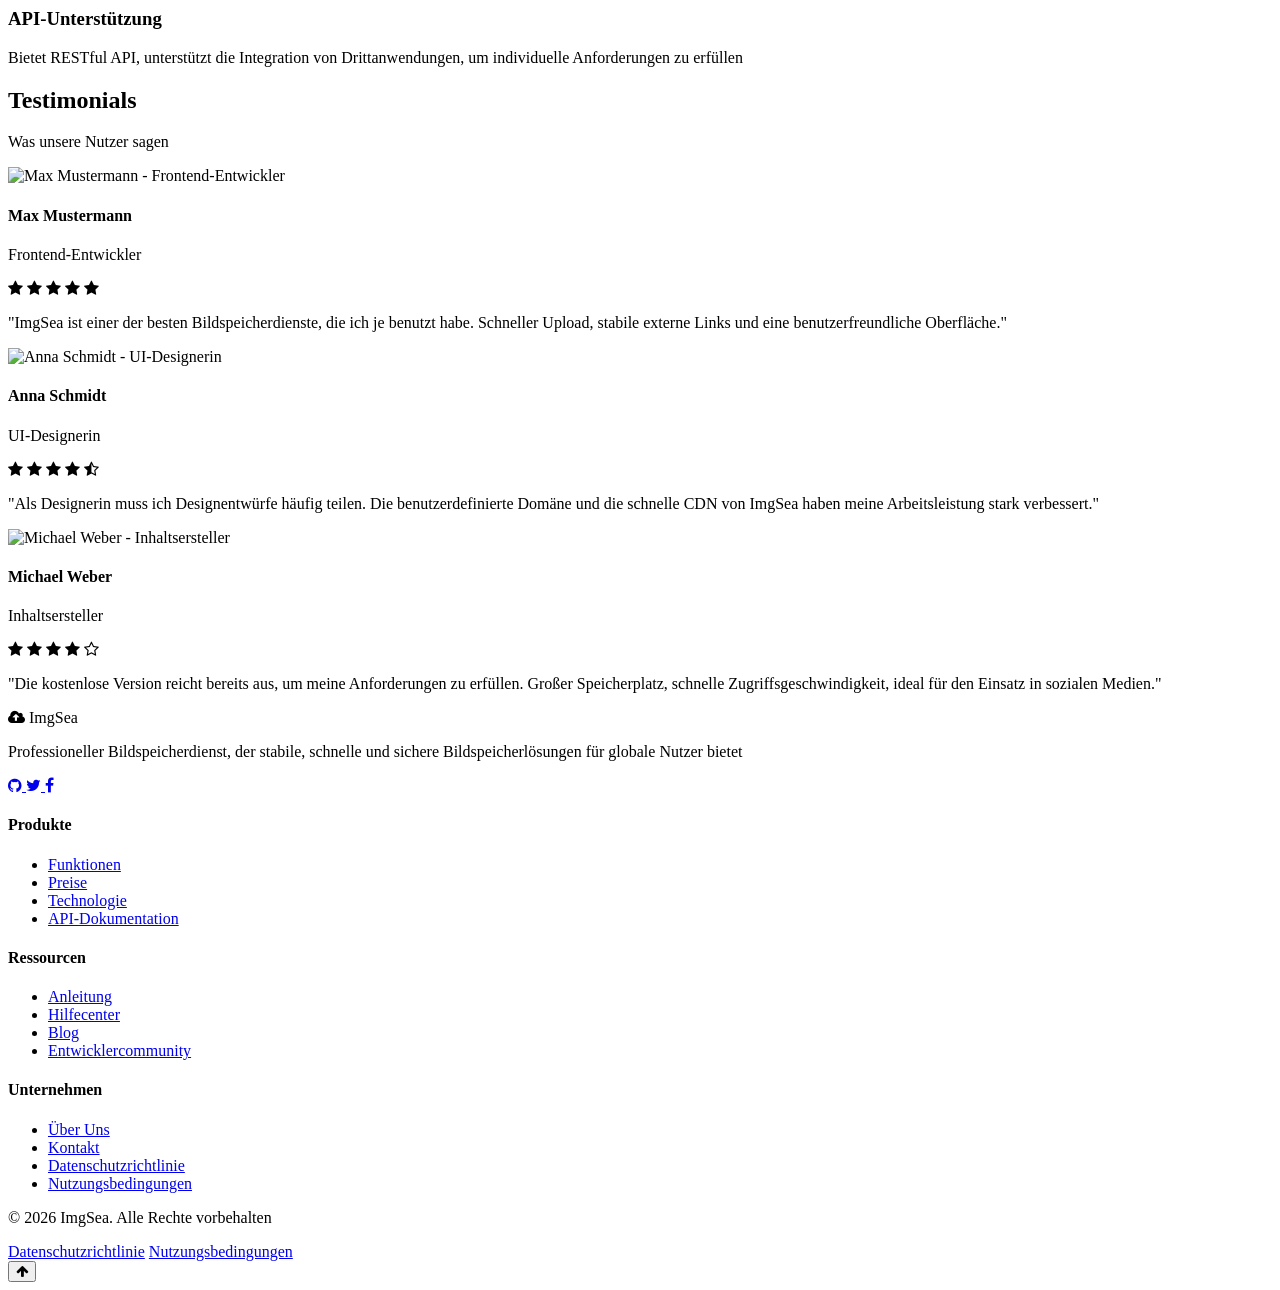
==== commit 3fcad2dc: "Commit" ====
--- a/de.html
+++ b/de.html
@@ -2,7 +2,8 @@
 <html lang="de">
 <head>
     <meta charset="UTF-8">
-    <meta name="viewport" content="width=device-width, initial-scale=1.0">
+    <meta name="viewport" content="width=device-width, initial-scale=1.0, viewport-fit=cover">
+    <meta name="theme-color" content="#165DFF">
     <title>ImgSea - Professioneller Bildspeicherdienst | Schnell, Sicher, Unbegrenzter Speicherplatz</title>
     <meta name="description" content="ImgSea ist ein professioneller Bildspeicherdienst, der stabile, schnelle und sichere Bildspeicherlösungen für Entwickler, Designer und Inhaltsersteller weltweit bietet. Genießen Sie unbegrenzten Speicherplatz, schnelle CDN-Zustellung und einfache Integration in Ihre Projekte.">
     <meta name="keywords" content="Bildspeicher, Bildupload, CDN-Beschleunigung, ImgSea, kostenloser Bildspeicher, professioneller Bildspeicher, unbegrenzter Speicherplatz, Bildfreigabe">
@@ -21,6 +22,7 @@
     <link rel="alternate" hreflang="ja" href="https://imgsea.github.io/ja.html">
     <link rel="alternate" hreflang="fr" href="https://imgsea.github.io/fr.html">
     <link rel="alternate" hreflang="zh-TW" href="https://imgsea.github.io/zh-TW.html">
+    <link rel="alternate" hreflang="ko" href="https://imgsea.github.io/ko.html">
     <link rel="alternate" hreflang="x-default" href="https://imgsea.github.io/index.html">
     
     <!-- Open Graph Tags -->
@@ -102,67 +104,140 @@
             }
         }
     </style>
+    <style>
+        html {
+            scroll-behavior: smooth;
+            -webkit-text-size-adjust: 100%;
+        }
+        body {
+            overflow-x: hidden;
+            overflow-wrap: break-word;
+            -webkit-font-smoothing: antialiased;
+            -moz-osx-font-smoothing: grayscale;
+        }
+        /* Nicer line breaks for headings (ignored by older browsers) */
+        h1, h2 {
+            text-wrap: balance;
+        }
+        /* Keep anchor targets clear of the fixed navigation bar */
+        section[id] {
+            scroll-margin-top: 5rem;
+        }
+        a, button {
+            -webkit-tap-highlight-color: transparent;
+        }
+        /* Comfortable touch targets inside the mobile menu */
+        @media (max-width: 1023.98px) {
+            #mobileMenu a {
+                min-height: 44px;
+                display: flex;
+                align-items: center;
+                justify-content: center;
+            }
+            #mobileMenu .space-y-1 > a {
+                justify-content: flex-start;
+            }
+        }
+        /* Safe-area aware floating button (notched devices) */
+        #backToTop {
+            right: max(1.25rem, env(safe-area-inset-right));
+            bottom: max(1.5rem, env(safe-area-inset-bottom));
+        }
+        @media (min-width: 768px) {
+            #backToTop {
+                right: max(2rem, env(safe-area-inset-right));
+                bottom: max(2rem, env(safe-area-inset-bottom));
+            }
+        }
+        /* Respect reduced-motion preferences */
+        @media (prefers-reduced-motion: reduce) {
+            html { scroll-behavior: auto; }
+            *, *::before, *::after {
+                animation-duration: 0.01ms !important;
+                animation-iteration-count: 1 !important;
+                transition-duration: 0.01ms !important;
+            }
+        }
+    </style>
 </head>
 <body class="font-inter bg-gray-50 text-dark">
     <!-- Navigation -->
     <nav class="bg-white shadow-sm fixed w-full z-50">
-        <div class="container mx-auto px-4 py-3 flex justify-between items-center">
-            <div class="flex items-center space-x-2">
-                <i class="fa fa-cloud-upload text-primary text-2xl"></i>
-                <span class="text-xl font-bold">ImgSea</span>
-            </div>
-            <div class="hidden md:flex space-x-8">
-                <a href="#features" class="text-gray-600 hover:text-primary transition-colors">Funktionen</a>
-                <a href="#guide" class="text-gray-600 hover:text-primary transition-colors">Anleitung</a>
-                <a href="#pricing" class="text-gray-600 hover:text-primary transition-colors">Preise</a>
-                <a href="#tech" class="text-gray-600 hover:text-primary transition-colors">Technologie</a>
-                <a href="#testimonials" class="text-gray-600 hover:text-primary transition-colors">Testimonials</a>
-            </div>
-            <div class="flex items-center space-x-4">
-                <div class="relative">
-                    <button class="px-4 py-2 bg-gray-100 text-gray-700 rounded-lg hover:bg-gray-200 transition-colors flex items-center space-x-2 md:px-3 md:py-2">
-                        <i class="fa fa-globe text-sm"></i>
-                        <span class="text-sm">Deutsch</span>
-                        <i class="fa fa-chevron-down text-xs transition-transform duration-300"></i>
+        <div class="container mx-auto px-4 sm:px-6 lg:px-8">
+            <div class="flex items-center justify-between h-16 lg:h-[4.5rem]">
+                <a href="#" class="flex items-center space-x-2 flex-shrink-0">
+                    <i class="fa fa-cloud-upload text-primary text-2xl"></i>
+                    <span class="text-xl font-bold">ImgSea</span>
+                </a>
+                <div class="hidden lg:flex items-center space-x-6 xl:space-x-8">
+                    <a href="#features" class="text-gray-600 hover:text-primary transition-colors whitespace-nowrap">Funktionen</a>
+                    <a href="#guide" class="text-gray-600 hover:text-primary transition-colors whitespace-nowrap">Anleitung</a>
+                    <a href="#pricing" class="text-gray-600 hover:text-primary transition-colors whitespace-nowrap">Preise</a>
+                    <a href="#tech" class="text-gray-600 hover:text-primary transition-colors whitespace-nowrap">Technologie</a>
+                    <a href="#testimonials" class="text-gray-600 hover:text-primary transition-colors whitespace-nowrap">Testimonials</a>
+                </div>
+                <div class="flex items-center space-x-2 sm:space-x-3">
+                    <div class="relative">
+                        <button id="langToggle" type="button" class="px-2.5 py-2 sm:px-3 bg-gray-100 text-gray-700 rounded-lg hover:bg-gray-200 transition-colors flex items-center space-x-1.5" aria-haspopup="true" aria-expanded="false" aria-label="Sprache auswählen">
+                            <i class="fa fa-globe text-sm"></i>
+                            <span class="text-sm hidden sm:inline">Deutsch</span>
+                            <i class="fa fa-chevron-down text-xs transition-transform duration-300"></i>
+                        </button>
+                        <div id="langMenu" class="absolute right-0 mt-2 w-44 sm:w-48 bg-white rounded-lg shadow-lg py-2 z-50 opacity-0 invisible transform translate-y-2 transition-all duration-300 ease-in-out">
+                            <a href="index.html" class="block px-4 py-2 text-gray-800 hover:bg-gray-100 transition-colors text-sm">English</a>
+                            <a href="es.html" class="block px-4 py-2 text-gray-800 hover:bg-gray-100 transition-colors text-sm">Español</a>
+                            <a href="fr.html" class="block px-4 py-2 text-gray-800 hover:bg-gray-100 transition-colors text-sm">Français</a>
+                            <a href="zh-CN.html" class="block px-4 py-2 text-gray-800 hover:bg-gray-100 transition-colors text-sm">简体中文</a>
+                            <a href="zh-TW.html" class="block px-4 py-2 text-gray-800 hover:bg-gray-100 transition-colors text-sm">繁體中文</a>
+                            <a href="ko.html" class="block px-4 py-2 text-gray-800 hover:bg-gray-100 transition-colors text-sm">한국어</a>
+                            <a href="ja.html" class="block px-4 py-2 text-gray-800 hover:bg-gray-100 transition-colors text-sm">日本語</a></div>
+                    </div>
+                    <a href="https://imgsea.com/login" class="hidden sm:inline-block px-3 py-2 text-sm text-primary border border-primary rounded-lg hover:bg-primary hover:text-white transition-colors whitespace-nowrap">Anmelden</a>
+                    <a href="https://imgsea.com/signup" class="px-3 py-2 text-sm bg-primary text-white rounded-lg hover:bg-primary/90 transition-colors whitespace-nowrap">Registrieren</a>
+                    <button id="menuToggle" type="button" class="lg:hidden inline-flex items-center justify-center w-10 h-10 -mr-1 rounded-lg text-gray-700 hover:bg-gray-100 transition-colors" aria-label="Navigationsmenü öffnen" aria-controls="mobileMenu" aria-expanded="false">
+                        <i class="fa fa-bars text-xl"></i>
                     </button>
-                    <div class="absolute right-0 mt-2 w-48 bg-white rounded-lg shadow-lg py-2 z-50 opacity-0 invisible transform translate-y-2 transition-all duration-300 ease-in-out">
-                        <a href="en.html" class="block px-4 py-2 text-gray-800 hover:bg-gray-100 transition-colors text-sm">English</a>
-                        <a href="es.html" class="block px-4 py-2 text-gray-800 hover:bg-gray-100 transition-colors text-sm">Español</a>
-                        <a href="ja.html" class="block px-4 py-2 text-gray-800 hover:bg-gray-100 transition-colors text-sm">日本語</a>
-                        <a href="fr.html" class="block px-4 py-2 text-gray-800 hover:bg-gray-100 transition-colors text-sm">Français</a>
-                        <a href="zh-CN.html" class="block px-4 py-2 text-gray-800 hover:bg-gray-100 transition-colors text-sm">简体中文</a>
-                        <a href="zh-TW.html" class="block px-4 py-2 text-gray-800 hover:bg-gray-100 transition-colors text-sm">繁體中文</a>
-                    </div>
-                </div>
-                <a href="https://imgsea.com/login" class="px-4 py-2 text-primary border border-primary rounded-lg hover:bg-primary hover:text-white transition-colors md:px-3 md:py-2">Anmelden</a>
-                <a href="https://imgsea.com/signup" class="px-4 py-2 bg-primary text-white rounded-lg hover:bg-primary/90 transition-colors md:px-3 md:py-2">Registrieren</a>
+                </div>
+            </div>
+        </div>
+        <div id="mobileMenu" class="lg:hidden hidden border-t border-gray-100 bg-white max-h-[calc(100vh-4rem)] overflow-y-auto">
+            <div class="container mx-auto px-4 sm:px-6 py-4 space-y-1">
+                <a href="#features" class="block px-3 py-2.5 rounded-lg text-gray-700 hover:bg-gray-50 hover:text-primary transition-colors font-medium">Funktionen</a>
+                <a href="#guide" class="block px-3 py-2.5 rounded-lg text-gray-700 hover:bg-gray-50 hover:text-primary transition-colors font-medium">Anleitung</a>
+                <a href="#pricing" class="block px-3 py-2.5 rounded-lg text-gray-700 hover:bg-gray-50 hover:text-primary transition-colors font-medium">Preise</a>
+                <a href="#tech" class="block px-3 py-2.5 rounded-lg text-gray-700 hover:bg-gray-50 hover:text-primary transition-colors font-medium">Technologie</a>
+                <a href="#testimonials" class="block px-3 py-2.5 rounded-lg text-gray-700 hover:bg-gray-50 hover:text-primary transition-colors font-medium">Testimonials</a>
+                <div class="pt-4 mt-2 border-t border-gray-100 flex flex-col gap-2">
+                    <a href="https://imgsea.com/login" class="w-full text-center px-4 py-2.5 text-primary border border-primary rounded-lg hover:bg-primary hover:text-white transition-colors">Anmelden</a>
+                    <a href="https://imgsea.com/signup" class="w-full text-center px-4 py-2.5 bg-primary text-white rounded-lg hover:bg-primary/90 transition-colors">Registrieren</a>
+                </div>
             </div>
         </div>
     </nav>
 
     <!-- Hauptbereich -->
-    <section class="pt-28 pb-20 bg-gradient-primary text-white">
-        <div class="container mx-auto px-4">
+    <section class="pt-24 md:pt-28 pb-16 md:pb-20 bg-gradient-primary text-white">
+        <div class="container mx-auto px-4 sm:px-6 lg:px-8">
             <div class="flex flex-col md:flex-row items-center">
                 <div class="md:w-1/2 mb-10 md:mb-0">
-                    <h1 class="text-4xl md:text-5xl font-bold mb-6 text-shadow">
+                    <h1 class="text-3xl sm:text-4xl lg:text-5xl font-bold mb-6 text-shadow">
                         Professioneller Bildspeicherdienst
                     </h1>
-                    <p class="text-lg md:text-xl mb-8 opacity-90">
+                    <p class="text-base sm:text-lg md:text-xl mb-8 opacity-90">
                         Bieten Sie stabile, schnelle und sichere Bildspeicherlösungen für Entwickler, Designer und Inhaltsersteller weltweit
                     </p>
-                    <div class="flex flex-wrap gap-4">
-                        <a href="https://imgsea.com/signup" class="px-8 py-3 bg-white text-primary font-semibold rounded-lg hover:bg-gray-100 transition-colors">
+                    <div class="flex flex-col sm:flex-row gap-4">
+                        <a href="https://imgsea.com/signup" class="px-8 py-3 w-full sm:w-auto text-center bg-white text-primary font-semibold rounded-lg hover:bg-gray-100 transition-colors">
                             Kostenlos Starten
                         </a>
-                        <a href="#features" class="px-8 py-3 bg-transparent border border-white text-white font-semibold rounded-lg hover:bg-white/10 transition-colors">
+                        <a href="#features" class="px-8 py-3 w-full sm:w-auto text-center bg-transparent border border-white text-white font-semibold rounded-lg hover:bg-white/10 transition-colors">
                             Mehr Erfahren
                         </a>
                     </div>
                 </div>
                 <div class="md:w-1/2">
-                    <div class="bg-white/10 backdrop-blur-sm rounded-2xl p-6">
-                        <img src="https://picsum.photos/seed/imgsea/600/400" alt="ImgSea Demo - Professioneller Bildspeicherdienst" class="rounded-xl shadow-lg">
+                    <div class="bg-white/10 backdrop-blur-sm rounded-2xl p-4 sm:p-6">
+                        <img src="https://picsum.photos/seed/imgsea/600/400" alt="ImgSea Demo - Professioneller Bildspeicherdienst" class="w-full h-auto rounded-xl shadow-lg">
                     </div>
                 </div>
             </div>
@@ -170,17 +245,17 @@
     </section>
 
     <!-- Markenpositionierung -->
-    <section class="py-20 bg-white">
-        <div class="container mx-auto px-4">
-            <div class="text-center mb-16">
-                <h2 class="text-3xl font-bold mb-4">Markenpositionierung</h2>
+    <section class="py-16 md:py-20 bg-white">
+        <div class="container mx-auto px-4 sm:px-6 lg:px-8">
+            <div class="text-center mb-10 md:mb-16">
+                <h2 class="text-2xl sm:text-3xl font-bold mb-4">Markenpositionierung</h2>
                 <p class="text-gray-600 max-w-3xl mx-auto">
                     ImgSea ist ein professioneller Bildspeicherdienst, der für globale Nutzer konzipiert ist und sich der Bereitstellung der stabilsten und effizientesten Bildspeichererfahrung verschrieben hat
                 </p>
             </div>
             
-            <div class="grid grid-cols-1 md:grid-cols-3 gap-8">
-                <div class="bg-light rounded-xl p-8 hover:shadow-lg transition-shadow">
+            <div class="grid grid-cols-1 sm:grid-cols-2 lg:grid-cols-3 gap-6 md:gap-8">
+                <div class="bg-light rounded-xl p-6 sm:p-8 hover:shadow-lg transition-shadow">
                     <div class="w-16 h-16 bg-primary/10 rounded-full flex items-center justify-center mb-6">
                         <i class="fa fa-cogs text-primary text-2xl"></i>
                     </div>
@@ -190,7 +265,7 @@
                     </p>
                 </div>
                 
-                <div class="bg-light rounded-xl p-8 hover:shadow-lg transition-shadow">
+                <div class="bg-light rounded-xl p-6 sm:p-8 hover:shadow-lg transition-shadow">
                     <div class="w-16 h-16 bg-primary/10 rounded-full flex items-center justify-center mb-6">
                         <i class="fa fa-users text-primary text-2xl"></i>
                     </div>
@@ -200,7 +275,7 @@
                     </p>
                 </div>
                 
-                <div class="bg-light rounded-xl p-8 hover:shadow-lg transition-shadow">
+                <div class="bg-light rounded-xl p-6 sm:p-8 hover:shadow-lg transition-shadow">
                     <div class="w-16 h-16 bg-primary/10 rounded-full flex items-center justify-center mb-6">
                         <i class="fa fa-trophy text-primary text-2xl"></i>
                     </div>
@@ -214,19 +289,19 @@
     </section>
 
     <!-- Funktionenbereich -->
-    <section id="features" class="py-20 bg-gray-50">
-        <div class="container mx-auto px-4">
-            <div class="text-center mb-16">
-                <h2 class="text-3xl font-bold mb-4">Funktionen</h2>
+    <section id="features" class="py-16 md:py-20 bg-gray-50">
+        <div class="container mx-auto px-4 sm:px-6 lg:px-8">
+            <div class="text-center mb-10 md:mb-16">
+                <h2 class="text-2xl sm:text-3xl font-bold mb-4">Funktionen</h2>
                 <p class="text-gray-600 max-w-3xl mx-auto">
                     Erfahren Sie alles über die leistungsstarken Funktionen von ImgSea, um all Ihre Bildspeicherbedürfnisse zu erfüllen
                 </p>
             </div>
             
-            <div class="grid grid-cols-1 md:grid-cols-2 gap-12">
+            <div class="grid grid-cols-1 md:grid-cols-2 gap-8 md:gap-12">
                 <div class="space-y-8">
                     <div class="flex items-start">
-                        <div class="w-12 h-12 bg-primary/10 rounded-full flex items-center justify-center mr-6">
+                        <div class="w-12 h-12 flex-shrink-0 bg-primary/10 rounded-full flex items-center justify-center mr-4 sm:mr-6">
                             <i class="fa fa-upload text-primary text-xl"></i>
                         </div>
                         <div>
@@ -238,7 +313,7 @@
                     </div>
                     
                     <div class="flex items-start">
-                        <div class="w-12 h-12 bg-primary/10 rounded-full flex items-center justify-center mr-6">
+                        <div class="w-12 h-12 flex-shrink-0 bg-primary/10 rounded-full flex items-center justify-center mr-4 sm:mr-6">
                             <i class="fa fa-file-image-o text-primary text-xl"></i>
                         </div>
                         <div>
@@ -250,7 +325,7 @@
                     </div>
                     
                     <div class="flex items-start">
-                        <div class="w-12 h-12 bg-primary/10 rounded-full flex items-center justify-center mr-6">
+                        <div class="w-12 h-12 flex-shrink-0 bg-primary/10 rounded-full flex items-center justify-center mr-4 sm:mr-6">
                             <i class="fa fa-hdd-o text-primary text-xl"></i>
                         </div>
                         <div>
@@ -262,7 +337,7 @@
                     </div>
                     
                     <div class="flex items-start">
-                        <div class="w-12 h-12 bg-primary/10 rounded-full flex items-center justify-center mr-6">
+                        <div class="w-12 h-12 flex-shrink-0 bg-primary/10 rounded-full flex items-center justify-center mr-4 sm:mr-6">
                             <i class="fa fa-bolt text-primary text-xl"></i>
                         </div>
                         <div>
@@ -276,7 +351,7 @@
                 
                 <div class="space-y-8">
                     <div class="flex items-start">
-                        <div class="w-12 h-12 bg-primary/10 rounded-full flex items-center justify-center mr-6">
+                        <div class="w-12 h-12 flex-shrink-0 bg-primary/10 rounded-full flex items-center justify-center mr-4 sm:mr-6">
                             <i class="fa fa-lock text-primary text-xl"></i>
                         </div>
                         <div>
@@ -288,7 +363,7 @@
                     </div>
                     
                     <div class="flex items-start">
-                        <div class="w-12 h-12 bg-primary/10 rounded-full flex items-center justify-center mr-6">
+                        <div class="w-12 h-12 flex-shrink-0 bg-primary/10 rounded-full flex items-center justify-center mr-4 sm:mr-6">
                             <i class="fa fa-shield text-primary text-xl"></i>
                         </div>
                         <div>
@@ -300,7 +375,7 @@
                     </div>
                     
                     <div class="flex items-start">
-                        <div class="w-12 h-12 bg-primary/10 rounded-full flex items-center justify-center mr-6">
+                        <div class="w-12 h-12 flex-shrink-0 bg-primary/10 rounded-full flex items-center justify-center mr-4 sm:mr-6">
                             <i class="fa fa-paint-brush text-primary text-xl"></i>
                         </div>
                         <div>
@@ -312,7 +387,7 @@
                     </div>
                     
                     <div class="flex items-start">
-                        <div class="w-12 h-12 bg-primary/10 rounded-full flex items-center justify-center mr-6">
+                        <div class="w-12 h-12 flex-shrink-0 bg-primary/10 rounded-full flex items-center justify-center mr-4 sm:mr-6">
                             <i class="fa fa-line-chart text-primary text-xl"></i>
                         </div>
                         <div>
@@ -328,17 +403,17 @@
     </section>
 
     <!-- Anleitung -->
-    <section id="guide" class="py-20 bg-white">
-        <div class="container mx-auto px-4">
-            <div class="text-center mb-16">
-                <h2 class="text-3xl font-bold mb-4">Anleitung</h2>
+    <section id="guide" class="py-16 md:py-20 bg-white">
+        <div class="container mx-auto px-4 sm:px-6 lg:px-8">
+            <div class="text-center mb-10 md:mb-16">
+                <h2 class="text-2xl sm:text-3xl font-bold mb-4">Anleitung</h2>
                 <p class="text-gray-600 max-w-3xl mx-auto">
                     Beginnen Sie mit dem ImgSea-Bildspeicherdienst in nur wenigen einfachen Schritten
                 </p>
             </div>
             
-            <div class="grid grid-cols-1 md:grid-cols-4 gap-8">
-                <div class="bg-light rounded-xl p-8 hover:shadow-lg transition-shadow">
+            <div class="grid grid-cols-1 sm:grid-cols-2 lg:grid-cols-4 gap-6 md:gap-8">
+                <div class="bg-light rounded-xl p-6 sm:p-8 hover:shadow-lg transition-shadow">
                     <div class="w-16 h-16 bg-primary/10 rounded-full flex items-center justify-center mb-6">
                         <span class="text-primary text-2xl font-bold">1</span>
                     </div>
@@ -348,7 +423,7 @@
                     </p>
                 </div>
                 
-                <div class="bg-light rounded-xl p-8 hover:shadow-lg transition-shadow">
+                <div class="bg-light rounded-xl p-6 sm:p-8 hover:shadow-lg transition-shadow">
                     <div class="w-16 h-16 bg-primary/10 rounded-full flex items-center justify-center mb-6">
                         <span class="text-primary text-2xl font-bold">2</span>
                     </div>
@@ -358,7 +433,7 @@
                     </p>
                 </div>
                 
-                <div class="bg-light rounded-xl p-8 hover:shadow-lg transition-shadow">
+                <div class="bg-light rounded-xl p-6 sm:p-8 hover:shadow-lg transition-shadow">
                     <div class="w-16 h-16 bg-primary/10 rounded-full flex items-center justify-center mb-6">
                         <span class="text-primary text-2xl font-bold">3</span>
                     </div>
@@ -368,7 +443,7 @@
                     </p>
                 </div>
                 
-                <div class="bg-light rounded-xl p-8 hover:shadow-lg transition-shadow">
+                <div class="bg-light rounded-xl p-6 sm:p-8 hover:shadow-lg transition-shadow">
                     <div class="w-16 h-16 bg-primary/10 rounded-full flex items-center justify-center mb-6">
                         <span class="text-primary text-2xl font-bold">4</span>
                     </div>
@@ -382,18 +457,18 @@
     </section>
 
     <!-- Preisbereich -->
-    <section id="pricing" class="py-20 bg-gray-50">
-        <div class="container mx-auto px-4">
-            <div class="text-center mb-16">
-                <h2 class="text-3xl font-bold mb-4">Preispläne</h2>
+    <section id="pricing" class="py-16 md:py-20 bg-gray-50">
+        <div class="container mx-auto px-4 sm:px-6 lg:px-8">
+            <div class="text-center mb-10 md:mb-16">
+                <h2 class="text-2xl sm:text-3xl font-bold mb-4">Preispläne</h2>
                 <p class="text-gray-600 max-w-3xl mx-auto">
                     Wählen Sie einen Plan, der zu Ihnen passt, und genießen Sie professionelle Bildspeicherdienste
                 </p>
             </div>
             
-            <div class="grid grid-cols-1 md:grid-cols-2 gap-8">
+            <div class="grid grid-cols-1 md:grid-cols-2 gap-6 md:gap-8">
                 <div class="bg-white rounded-2xl shadow-lg overflow-hidden">
-                    <div class="p-8">
+                    <div class="p-6 sm:p-8">
                         <h3 class="text-2xl font-bold mb-2">Kostenloser Plan</h3>
                         <p class="text-gray-600 mb-6">Geeignet für private Nutzer und kleine Projekte</p>
                         <div class="text-4xl font-bold mb-6">$0<span class="text-lg font-normal text-gray-500">/permanent</span></div>
@@ -433,7 +508,7 @@
                     <div class="bg-primary text-white p-4">
                         <span class="text-sm font-semibold">Empfohlen</span>
                     </div>
-                    <div class="p-8">
+                    <div class="p-6 sm:p-8">
                         <h3 class="text-2xl font-bold mb-2">Professioneller Plan</h3>
                         <p class="text-gray-600 mb-6">Geeignet für professionelle Nutzer und kommerzielle Projekte</p>
                         <div class="text-4xl font-bold mb-6">$14.99<span class="text-lg font-normal text-gray-500">/Jahr</span></div>
@@ -473,17 +548,17 @@
     </section>
 
     <!-- Technische Vorteile -->
-    <section id="tech" class="py-20 bg-white">
-        <div class="container mx-auto px-4">
-            <div class="text-center mb-16">
-                <h2 class="text-3xl font-bold mb-4">Technische Vorteile</h2>
+    <section id="tech" class="py-16 md:py-20 bg-white">
+        <div class="container mx-auto px-4 sm:px-6 lg:px-8">
+            <div class="text-center mb-10 md:mb-16">
+                <h2 class="text-2xl sm:text-3xl font-bold mb-4">Technische Vorteile</h2>
                 <p class="text-gray-600 max-w-3xl mx-auto">
                     Die führende technische Architektur bietet eine zuverlässige Garantie für Ihren Bildspeicher
                 </p>
             </div>
             
-            <div class="grid grid-cols-1 md:grid-cols-3 gap-8">
-                <div class="bg-light rounded-xl p-8 hover:shadow-lg transition-shadow">
+            <div class="grid grid-cols-1 sm:grid-cols-2 lg:grid-cols-3 gap-6 md:gap-8">
+                <div class="bg-light rounded-xl p-6 sm:p-8 hover:shadow-lg transition-shadow">
                     <div class="w-16 h-16 bg-primary/10 rounded-full flex items-center justify-center mb-6">
                         <i class="fa fa-globe text-primary text-2xl"></i>
                     </div>
@@ -493,7 +568,7 @@
                     </p>
                 </div>
                 
-                <div class="bg-light rounded-xl p-8 hover:shadow-lg transition-shadow">
+                <div class="bg-light rounded-xl p-6 sm:p-8 hover:shadow-lg transition-shadow">
                     <div class="w-16 h-16 bg-primary/10 rounded-full flex items-center justify-center mb-6">
                         <i class="fa fa-mobile text-primary text-2xl"></i>
                     </div>
@@ -503,7 +578,7 @@
                     </p>
                 </div>
                 
-                <div class="bg-light rounded-xl p-8 hover:shadow-lg transition-shadow">
+                <div class="bg-light rounded-xl p-6 sm:p-8 hover:shadow-lg transition-shadow">
                     <div class="w-16 h-16 bg-primary/10 rounded-full flex items-center justify-center mb-6">
                         <i class="fa fa-code text-primary text-2xl"></i>
                     </div>
@@ -517,17 +592,17 @@
     </section>
 
     <!-- Testimonials -->
-    <section id="testimonials" class="py-20 bg-gray-50">
-        <div class="container mx-auto px-4">
-            <div class="text-center mb-16">
-                <h2 class="text-3xl font-bold mb-4">Testimonials</h2>
+    <section id="testimonials" class="py-16 md:py-20 bg-gray-50">
+        <div class="container mx-auto px-4 sm:px-6 lg:px-8">
+            <div class="text-center mb-10 md:mb-16">
+                <h2 class="text-2xl sm:text-3xl font-bold mb-4">Testimonials</h2>
                 <p class="text-gray-600 max-w-3xl mx-auto">
                     Was unsere Nutzer sagen
                 </p>
             </div>
             
-            <div class="grid grid-cols-1 md:grid-cols-3 gap-8">
-                <div class="bg-white rounded-xl shadow-lg p-8">
+            <div class="grid grid-cols-1 sm:grid-cols-2 lg:grid-cols-3 gap-6 md:gap-8">
+                <div class="bg-white rounded-xl shadow-lg p-6 sm:p-8">
                     <div class="flex items-center mb-6">
                         <img src="https://picsum.photos/seed/user1/100/100" alt="Max Mustermann - Frontend-Entwickler" class="w-16 h-16 rounded-full mr-4">
                         <div>
@@ -547,7 +622,7 @@
                     </p>
                 </div>
                 
-                <div class="bg-white rounded-xl shadow-lg p-8">
+                <div class="bg-white rounded-xl shadow-lg p-6 sm:p-8">
                     <div class="flex items-center mb-6">
                         <img src="https://picsum.photos/seed/user2/100/100" alt="Anna Schmidt - UI-Designerin" class="w-16 h-16 rounded-full mr-4">
                         <div>
@@ -567,7 +642,7 @@
                     </p>
                 </div>
                 
-                <div class="bg-white rounded-xl shadow-lg p-8">
+                <div class="bg-white rounded-xl shadow-lg p-6 sm:p-8">
                     <div class="flex items-center mb-6">
                         <img src="https://picsum.photos/seed/user3/100/100" alt="Michael Weber - Inhaltsersteller" class="w-16 h-16 rounded-full mr-4">
                         <div>
@@ -591,10 +666,10 @@
     </section>
 
     <!-- Fußzeile -->
-    <footer class="bg-dark text-white py-12">
-        <div class="container mx-auto px-4">
-            <div class="grid grid-cols-1 md:grid-cols-4 gap-8">
-                <div>
+    <footer class="bg-dark text-white py-12 md:py-16">
+        <div class="container mx-auto px-4 sm:px-6 lg:px-8">
+            <div class="grid grid-cols-2 md:grid-cols-4 gap-6 md:gap-8">
+                <div class="col-span-2 md:col-span-1">
                     <div class="flex items-center space-x-2 mb-6">
                         <i class="fa fa-cloud-upload text-primary text-2xl"></i>
                         <span class="text-xl font-bold">ImgSea</span>
@@ -646,7 +721,7 @@
                 </div>
             </div>
             
-            <div class="border-t border-gray-700 mt-12 pt-8 flex flex-col md:flex-row justify-between items-center">
+            <div class="border-t border-gray-700 mt-10 md:mt-12 pt-8 flex flex-col md:flex-row justify-between items-center gap-4 md:gap-0 text-center md:text-left">
                 <p class="text-gray-400 text-sm">
                     © 2026 ImgSea. Alle Rechte vorbehalten
                 </p>
@@ -661,7 +736,7 @@
     </footer>
 
     <!-- Zurück nach Oben Button -->
-    <button id="backToTop" class="fixed bottom-8 right-8 bg-primary text-white w-12 h-12 rounded-full flex items-center justify-center shadow-lg opacity-0 invisible transition-all duration-300" aria-label="Zurück nach oben">
+    <button id="backToTop" class="fixed bottom-6 right-5 md:bottom-8 md:right-8 z-40 bg-primary text-white w-11 h-11 md:w-12 md:h-12 rounded-full flex items-center justify-center shadow-lg opacity-0 invisible transition-all duration-300" aria-label="Zurück nach oben">
         <i class="fa fa-arrow-up"></i>
     </button>
 
@@ -704,33 +779,87 @@
         });
         
         // Language Dropdown
-        const languageButton = document.querySelector('.relative button');
-        const languageDropdown = document.querySelector('.relative div[class*="opacity-0"]');
-        
+        const languageButton = document.getElementById('langToggle');
+        const languageDropdown = document.getElementById('langMenu');
+        const languageChevron = languageButton ? languageButton.querySelector('.fa-chevron-down') : null;
+
+        function closeLanguageDropdown() {
+            if (!languageButton || !languageDropdown) return;
+            languageDropdown.classList.add('opacity-0', 'invisible');
+            languageDropdown.classList.remove('opacity-100', 'visible', 'translate-y-0');
+            if (languageChevron) languageChevron.classList.remove('rotate-180');
+            languageButton.setAttribute('aria-expanded', 'false');
+        }
+
         if (languageButton && languageDropdown) {
-            languageButton.addEventListener('click', () => {
+            languageButton.addEventListener('click', (e) => {
+                e.stopPropagation();
                 const isOpen = !languageDropdown.classList.contains('opacity-0');
-                
+
                 if (isOpen) {
-                    languageDropdown.classList.add('opacity-0', 'invisible');
-                    languageDropdown.classList.remove('opacity-100', 'visible', 'translate-y-0');
-                    languageButton.querySelector('.fa-chevron-down').classList.remove('rotate-180');
+                    closeLanguageDropdown();
                 } else {
                     languageDropdown.classList.remove('opacity-0', 'invisible');
                     languageDropdown.classList.add('opacity-100', 'visible', 'translate-y-0');
-                    languageButton.querySelector('.fa-chevron-down').classList.add('rotate-180');
+                    if (languageChevron) languageChevron.classList.add('rotate-180');
+                    languageButton.setAttribute('aria-expanded', 'true');
                 }
             });
-            
+
             // Close dropdown when clicking outside
             document.addEventListener('click', (e) => {
                 if (!languageButton.contains(e.target) && !languageDropdown.contains(e.target)) {
-                    languageDropdown.classList.add('opacity-0', 'invisible');
-                    languageDropdown.classList.remove('opacity-100', 'visible', 'translate-y-0');
-                    languageButton.querySelector('.fa-chevron-down').classList.remove('rotate-180');
+                    closeLanguageDropdown();
                 }
             });
+
+            document.addEventListener('keydown', (e) => {
+                if (e.key === 'Escape') closeLanguageDropdown();
+            });
+        }
+
+        // Mobile Navigation Menu
+        const menuButton = document.getElementById('menuToggle');
+        const mobileMenu = document.getElementById('mobileMenu');
+        const menuIcon = menuButton ? menuButton.querySelector('i') : null;
+
+        function closeMobileMenu() {
+            if (!menuButton || !mobileMenu) return;
+            mobileMenu.classList.add('hidden');
+            if (menuIcon) {
+                menuIcon.classList.remove('fa-times');
+                menuIcon.classList.add('fa-bars');
+            }
+            menuButton.setAttribute('aria-expanded', 'false');
+        }
+
+        if (menuButton && mobileMenu) {
+            menuButton.addEventListener('click', (e) => {
+                e.stopPropagation();
+                const isOpen = !mobileMenu.classList.contains('hidden');
+
+                if (isOpen) {
+                    closeMobileMenu();
+                } else {
+                    mobileMenu.classList.remove('hidden');
+                    if (menuIcon) {
+                        menuIcon.classList.remove('fa-bars');
+                        menuIcon.classList.add('fa-times');
+                    }
+                    menuButton.setAttribute('aria-expanded', 'true');
+                }
+            });
+
+            // Close the menu after a navigation link is tapped
+            mobileMenu.querySelectorAll('a').forEach((link) => {
+                link.addEventListener('click', closeMobileMenu);
+            });
+
+            // Reset when the viewport grows to the desktop layout
+            window.addEventListener('resize', () => {
+                if (window.innerWidth >= 1024) closeMobileMenu();
+            });
         }
     </script>
 </body>
-</html>+</html>
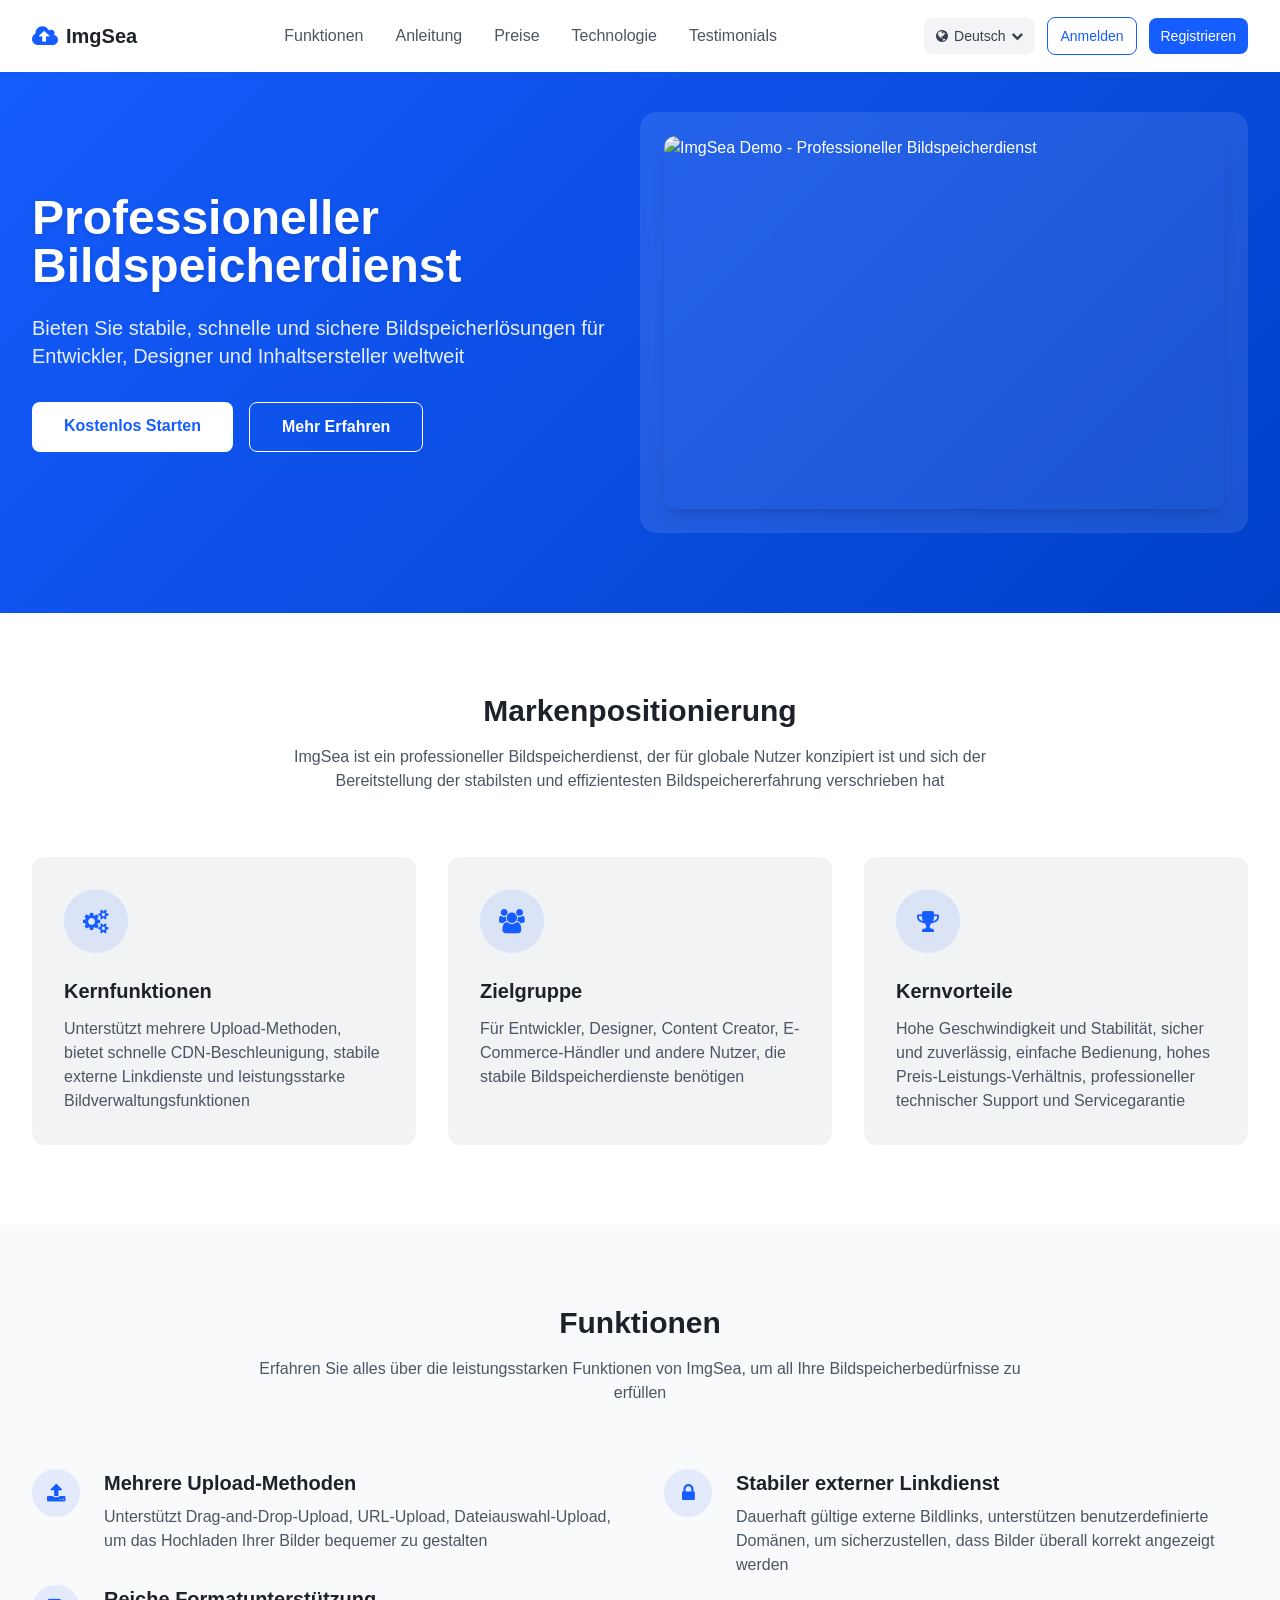
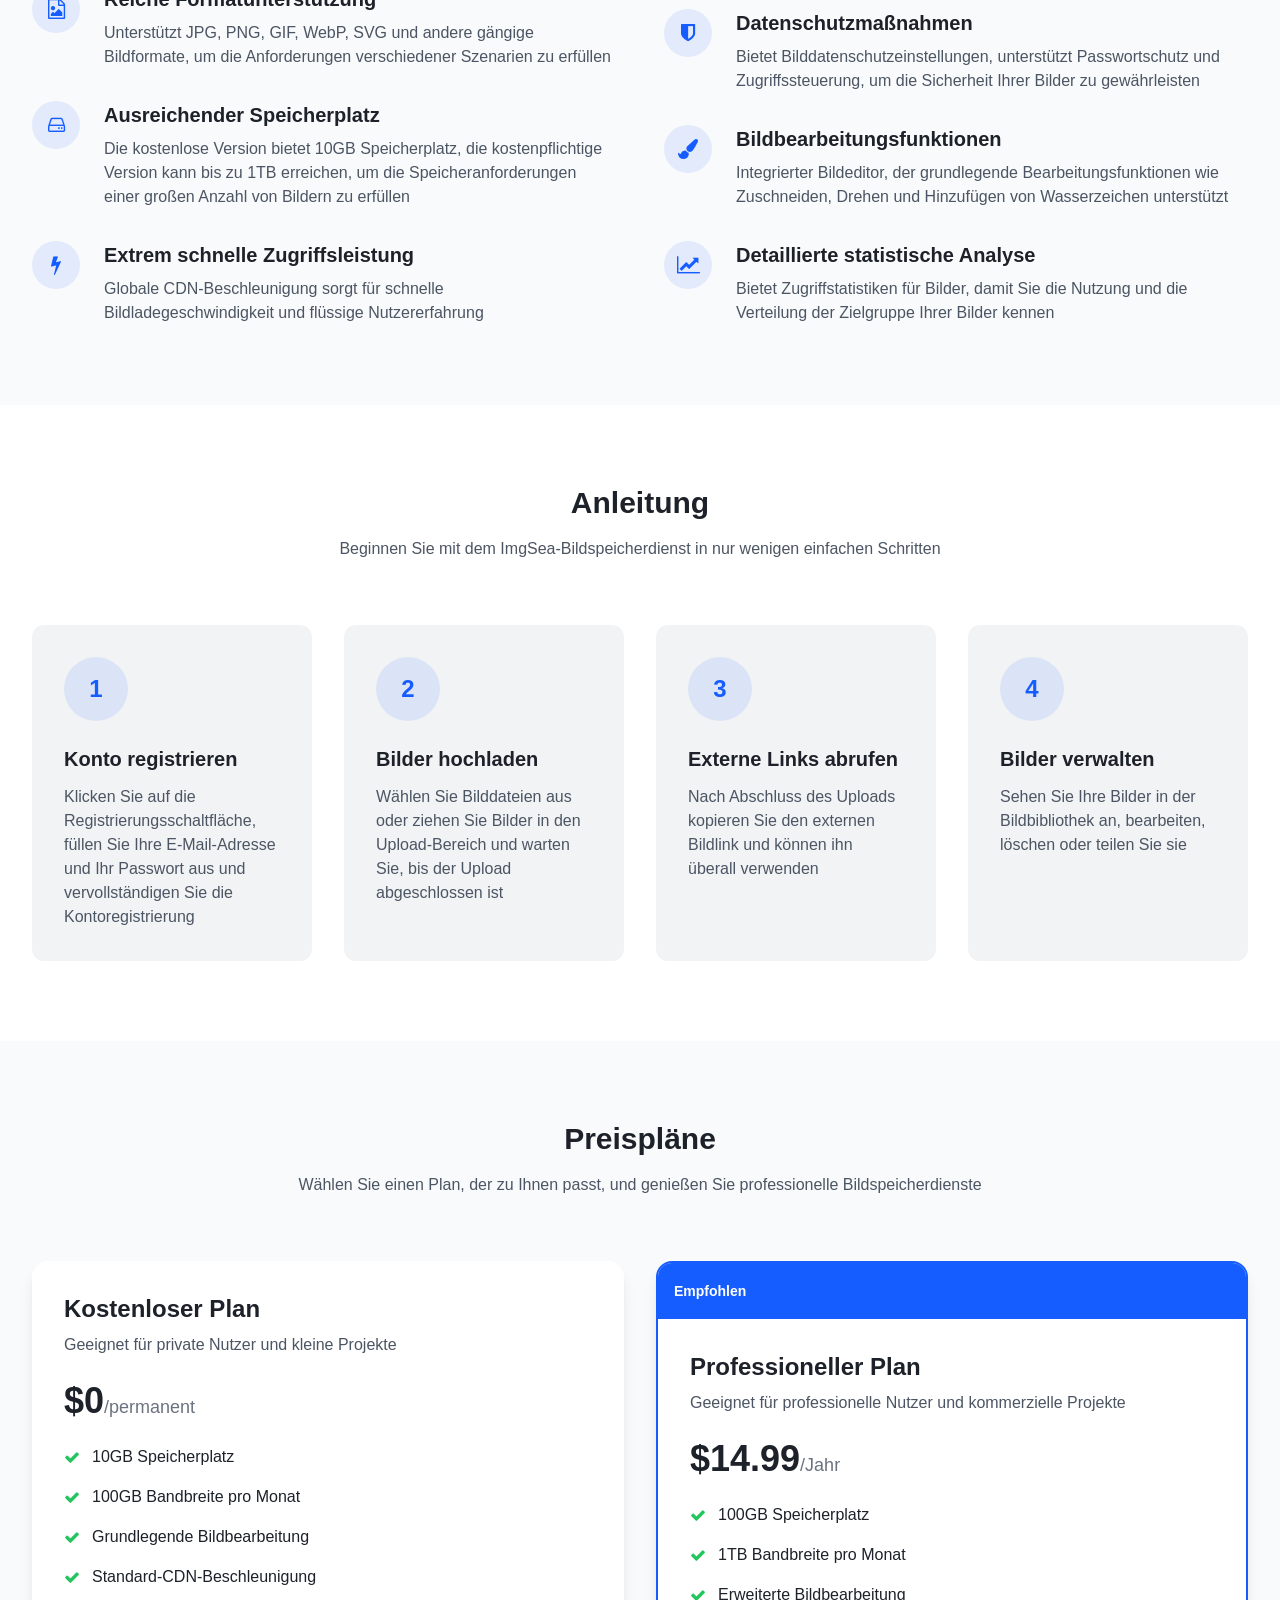
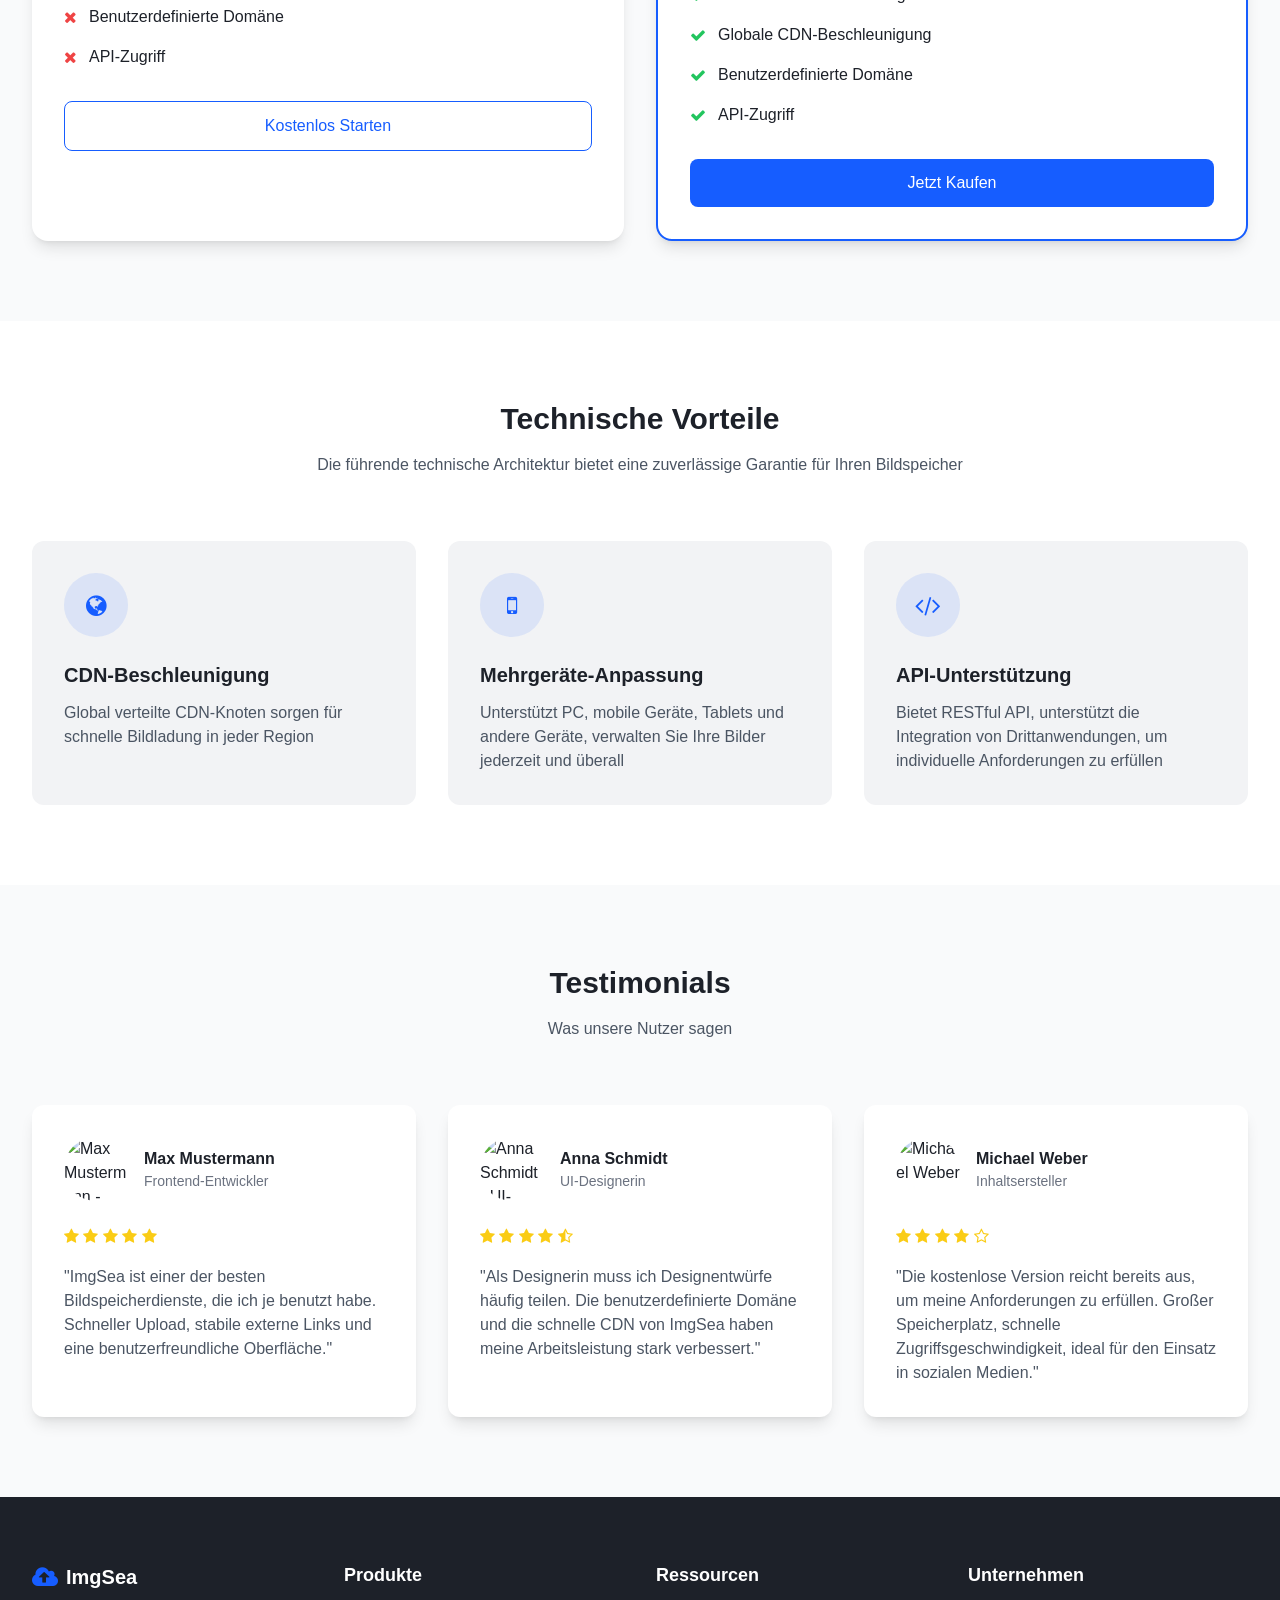
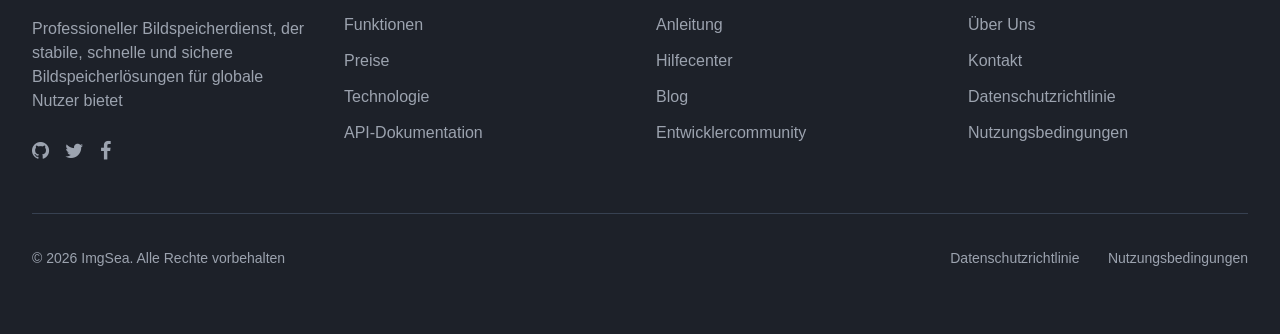
==== commit 08cb51c6: "Update" ====
--- a/de.html
+++ b/de.html
@@ -13,6 +13,12 @@
     <meta name="bingbot" content="index, follow">
     <meta name="yandex" content="index, follow">
     <link rel="icon" type="image/png" href="https://imgsea.com/content/images/system/default/favicon.png" sizes="192x192">
+
+    <!-- Warm up the third-party origins the page actually contacts -->
+    <link rel="preconnect" href="https://picsum.photos">
+    <link rel="dns-prefetch" href="https://fastly.picsum.photos">
+    <link rel="dns-prefetch" href="https://sdk.51.la">
+    <link rel="dns-prefetch" href="https://collect-v6.51.la">
     <!-- Canonical and Hreflang Tags -->
     <link rel="canonical" href="https://imgsea.github.io/de.html">
     <link rel="alternate" hreflang="de" href="https://imgsea.github.io/de.html">
@@ -48,12 +54,7 @@
         "@type": "WebSite",
         "name": "ImgSea",
         "url": "https://imgsea.github.io/de.html",
-        "description": "Professioneller Bildspeicherdienst, der stabile, schnelle und sichere Bildspeicherlösungen mit unbegrenztem Speicherplatz und globaler CDN-Zustellung bietet",
-        "potentialAction": {
-            "@type": "SearchAction",
-            "target": "https://imgsea.github.io/de.html/search?q={search_term_string}",
-            "query-input": "required name=search_term_string"
-        }
+        "description": "Professioneller Bildspeicherdienst, der stabile, schnelle und sichere Bildspeicherlösungen mit unbegrenztem Speicherplatz und globaler CDN-Zustellung bietet"
     }
     </script>
     <script>
@@ -70,40 +71,17 @@
             s.parentNode.insertBefore(bp, s);
         })();
     </script>
-    <script charset="UTF-8" id="LA_COLLECT" src="//sdk.51.la/js-sdk-pro.min.js"></script>
-    <script>LA.init({id:"KquvReXjjLI3PAbO",ck:"KquvReXjjLI3PAbO"})</script>
-    <script src="https://cdn.tailwindcss.com"></script>
-    <link href="https://cdn.jsdelivr.net/npm/font-awesome@4.7.0/css/font-awesome.min.css" rel="stylesheet">
+    <!-- 51.la analytics. The config is queued on window.LA so the SDK can load
+         async without blocking the parser; the SDK picks up LA.ids on arrival. -->
     <script>
-        tailwind.config = {
-            theme: {
-                extend: {
-                    colors: {
-                        primary: '#165DFF',
-                        secondary: '#36CFC9',
-                        dark: '#1D2129',
-                        light: '#F2F3F5'
-                    },
-                    fontFamily: {
-                        inter: ['Inter', 'sans-serif'],
-                    },
-                }
-            }
-        }
+        window.LA = window.LA || { ids: [] };
+        window.LA.ids.push({ id: "KquvReXjjLI3PAbO", ck: "KquvReXjjLI3PAbO" });
     </script>
-    <style type="text/tailwindcss">
-        @layer utilities {
-            .content-auto {
-                content-visibility: auto;
-            }
-            .text-shadow {
-                text-shadow: 0 2px 4px rgba(0,0,0,0.1);
-            }
-            .bg-gradient-primary {
-                background: linear-gradient(135deg, #165DFF 0%, #0040C9 100%);
-            }
-        }
-    </style>
+    <script charset="UTF-8" id="LA_COLLECT" src="//sdk.51.la/js-sdk-pro.min.js" async></script>
+    <!-- Font Awesome 4.7, subset to the 29 icons used on this site -->
+    <link rel="preload" href="assets/fonts/fontawesome-subset.woff2" as="font" type="font/woff2" crossorigin>
+    <link rel="stylesheet" href="assets/css/icons.css">
+    <link rel="stylesheet" href="assets/css/tailwind.css">
     <style>
         html {
             scroll-behavior: smooth;
@@ -237,7 +215,7 @@
                 </div>
                 <div class="md:w-1/2">
                     <div class="bg-white/10 backdrop-blur-sm rounded-2xl p-4 sm:p-6">
-                        <img src="https://picsum.photos/seed/imgsea/600/400" alt="ImgSea Demo - Professioneller Bildspeicherdienst" class="w-full h-auto rounded-xl shadow-lg">
+                        <img src="https://picsum.photos/seed/imgsea/600/400" width="600" height="400" fetchpriority="high" alt="ImgSea Demo - Professioneller Bildspeicherdienst" class="w-full h-auto rounded-xl shadow-lg">
                     </div>
                 </div>
             </div>
@@ -498,7 +476,7 @@
                                 <span>API-Zugriff</span>
                             </li>
                         </ul>
-                        <a href="#" class="block w-full py-3 text-center text-primary border border-primary rounded-lg hover:bg-primary hover:text-white transition-colors">
+                        <a href="https://imgsea.com/signup" class="block w-full py-3 text-center text-primary border border-primary rounded-lg hover:bg-primary hover:text-white transition-colors">
                             Kostenlos Starten
                         </a>
                     </div>
@@ -538,7 +516,7 @@
                                 <span>API-Zugriff</span>
                             </li>
                         </ul>
-                        <a href="#" class="block w-full py-3 text-center bg-primary text-white rounded-lg hover:bg-primary/90 transition-colors">
+                        <a href="https://imgsea.com/signup" class="block w-full py-3 text-center bg-primary text-white rounded-lg hover:bg-primary/90 transition-colors">
                             Jetzt Kaufen
                         </a>
                     </div>
@@ -604,7 +582,7 @@
             <div class="grid grid-cols-1 sm:grid-cols-2 lg:grid-cols-3 gap-6 md:gap-8">
                 <div class="bg-white rounded-xl shadow-lg p-6 sm:p-8">
                     <div class="flex items-center mb-6">
-                        <img src="https://picsum.photos/seed/user1/100/100" alt="Max Mustermann - Frontend-Entwickler" class="w-16 h-16 rounded-full mr-4">
+                        <img src="https://picsum.photos/seed/user1/100/100" width="100" height="100" loading="lazy" decoding="async" alt="Max Mustermann - Frontend-Entwickler" class="w-16 h-16 rounded-full mr-4">
                         <div>
                             <h4 class="font-semibold">Max Mustermann</h4>
                             <p class="text-gray-500 text-sm">Frontend-Entwickler</p>
@@ -624,7 +602,7 @@
                 
                 <div class="bg-white rounded-xl shadow-lg p-6 sm:p-8">
                     <div class="flex items-center mb-6">
-                        <img src="https://picsum.photos/seed/user2/100/100" alt="Anna Schmidt - UI-Designerin" class="w-16 h-16 rounded-full mr-4">
+                        <img src="https://picsum.photos/seed/user2/100/100" width="100" height="100" loading="lazy" decoding="async" alt="Anna Schmidt - UI-Designerin" class="w-16 h-16 rounded-full mr-4">
                         <div>
                             <h4 class="font-semibold">Anna Schmidt</h4>
                             <p class="text-gray-500 text-sm">UI-Designerin</p>
@@ -644,7 +622,7 @@
                 
                 <div class="bg-white rounded-xl shadow-lg p-6 sm:p-8">
                     <div class="flex items-center mb-6">
-                        <img src="https://picsum.photos/seed/user3/100/100" alt="Michael Weber - Inhaltsersteller" class="w-16 h-16 rounded-full mr-4">
+                        <img src="https://picsum.photos/seed/user3/100/100" width="100" height="100" loading="lazy" decoding="async" alt="Michael Weber - Inhaltsersteller" class="w-16 h-16 rounded-full mr-4">
                         <div>
                             <h4 class="font-semibold">Michael Weber</h4>
                             <p class="text-gray-500 text-sm">Inhaltsersteller</p>
--- a/assets/css/icons.css
+++ b/assets/css/icons.css
@@ -0,0 +1,38 @@
+/*!
+ * Font Awesome 4.7.0 -- subset to the icons this site actually uses.
+ *
+ * 29 icons / 29 glyphs, down from 675 icons.
+ * Generated with pyftsubset (fonttools); see tools/subset-fontawesome.py.
+ * Font: SIL OFL 1.1 -- CSS: MIT License.
+ */
+@font-face{font-family:'FontAwesome';src:url('../fonts/fontawesome-subset.woff2') format('woff2');font-weight:normal;font-style:normal;font-display:block}
+.fa{display:inline-block;font:normal normal normal 14px/1 FontAwesome;font-size:inherit;text-rendering:auto;-webkit-font-smoothing:antialiased;-moz-osx-font-smoothing:grayscale}
+.fa-arrow-up:before{content:"\f062"}
+.fa-bars:before{content:"\f0c9"}
+.fa-bolt:before{content:"\f0e7"}
+.fa-check:before{content:"\f00c"}
+.fa-chevron-down:before{content:"\f078"}
+.fa-cloud:before{content:"\f0c2"}
+.fa-cloud-upload:before{content:"\f0ee"}
+.fa-code:before{content:"\f121"}
+.fa-code-fork:before{content:"\f126"}
+.fa-cogs:before{content:"\f085"}
+.fa-facebook:before{content:"\f09a"}
+.fa-file-image-o:before{content:"\f1c5"}
+.fa-github:before{content:"\f09b"}
+.fa-globe:before{content:"\f0ac"}
+.fa-hdd-o:before{content:"\f0a0"}
+.fa-instagram:before{content:"\f16d"}
+.fa-line-chart:before{content:"\f201"}
+.fa-lock:before{content:"\f023"}
+.fa-mobile:before{content:"\f10b"}
+.fa-paint-brush:before{content:"\f1fc"}
+.fa-shield:before{content:"\f132"}
+.fa-star:before{content:"\f005"}
+.fa-star-half-o:before{content:"\f123"}
+.fa-star-o:before{content:"\f006"}
+.fa-times:before{content:"\f00d"}
+.fa-trophy:before{content:"\f091"}
+.fa-twitter:before{content:"\f099"}
+.fa-upload:before{content:"\f093"}
+.fa-users:before{content:"\f0c0"}
